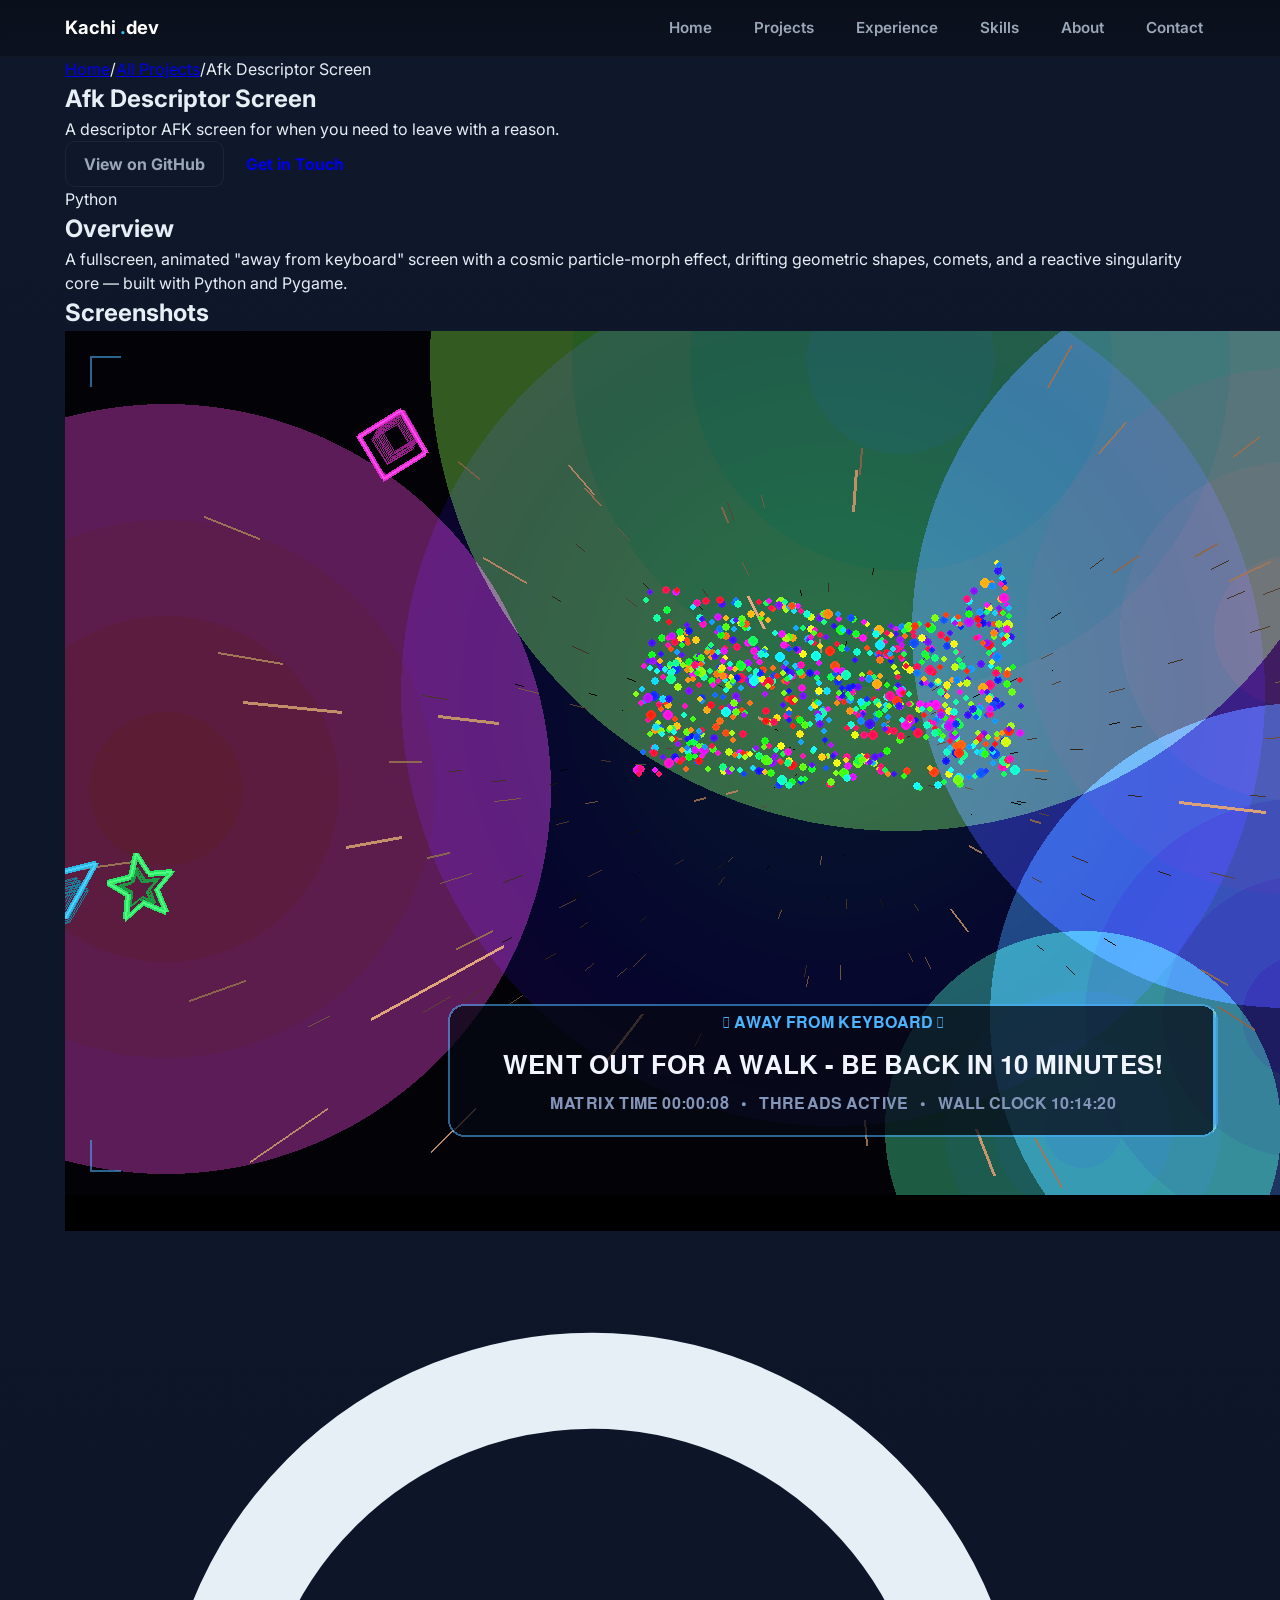
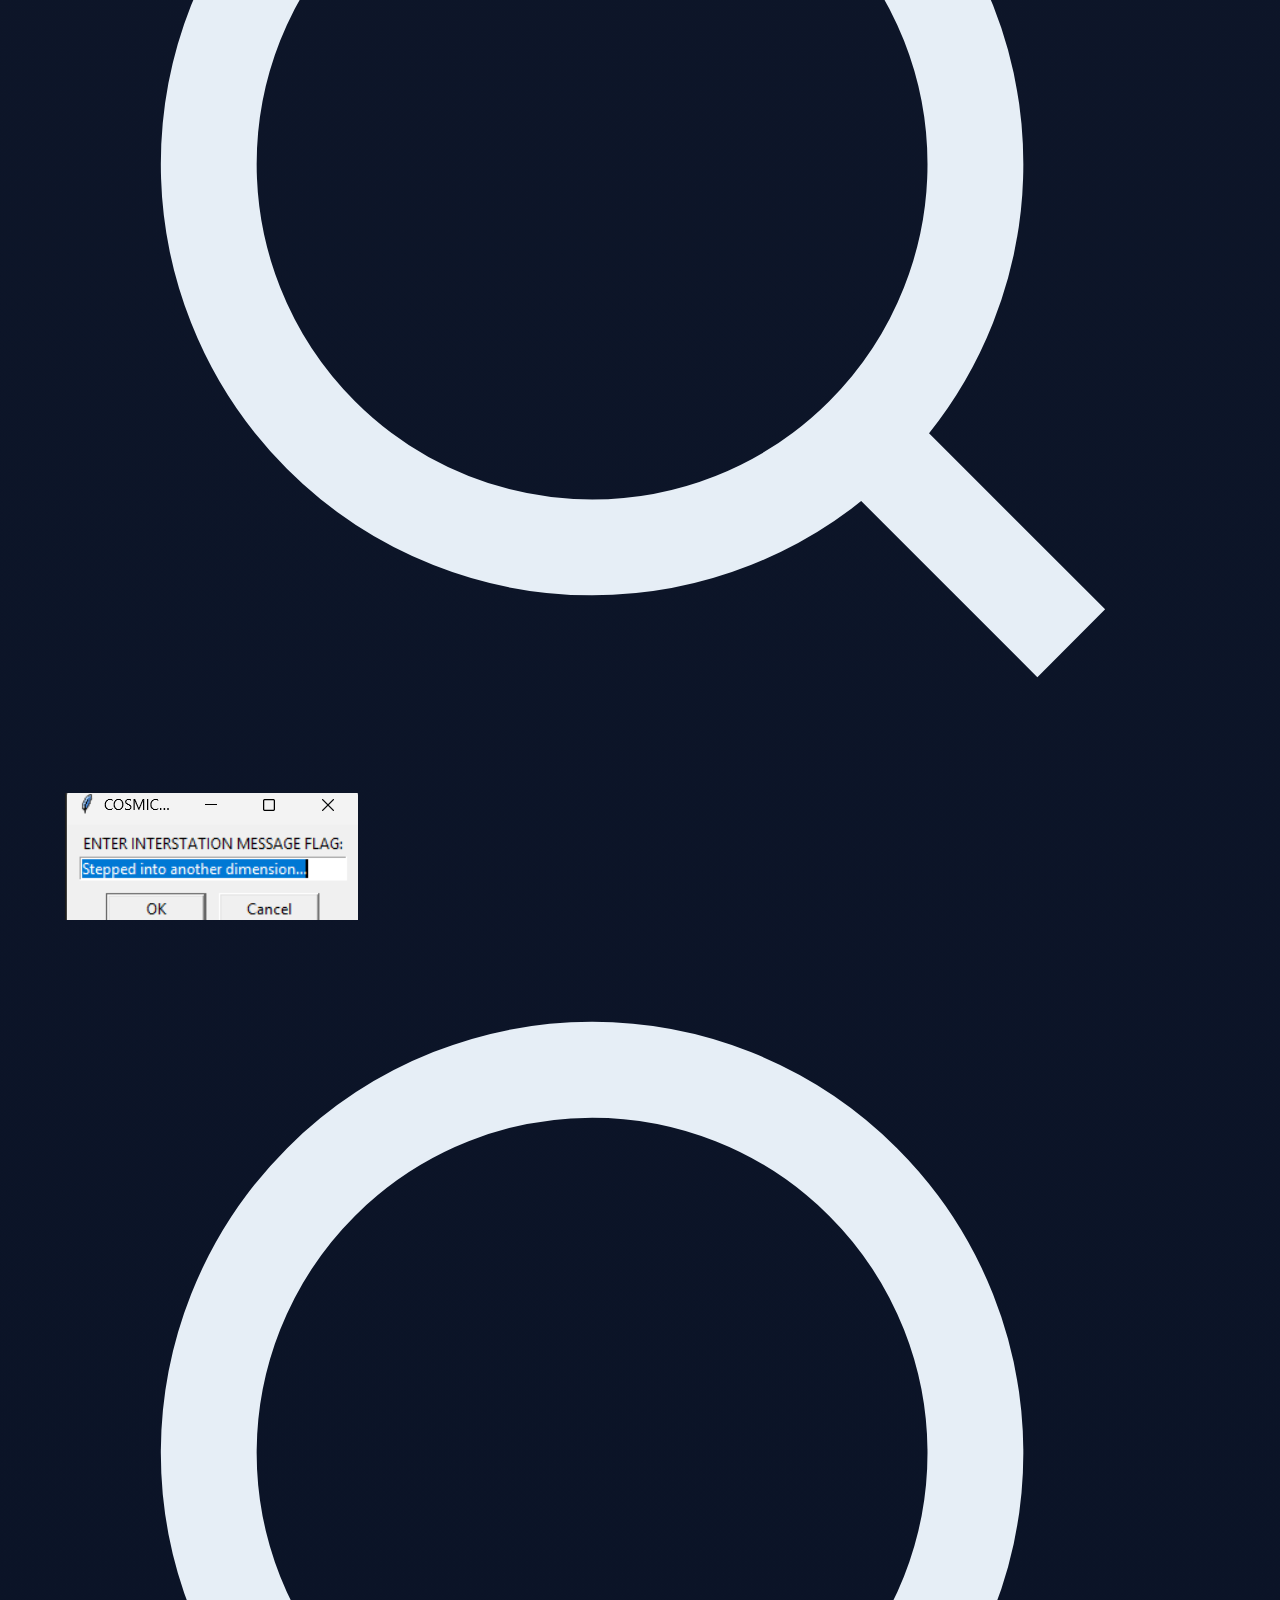
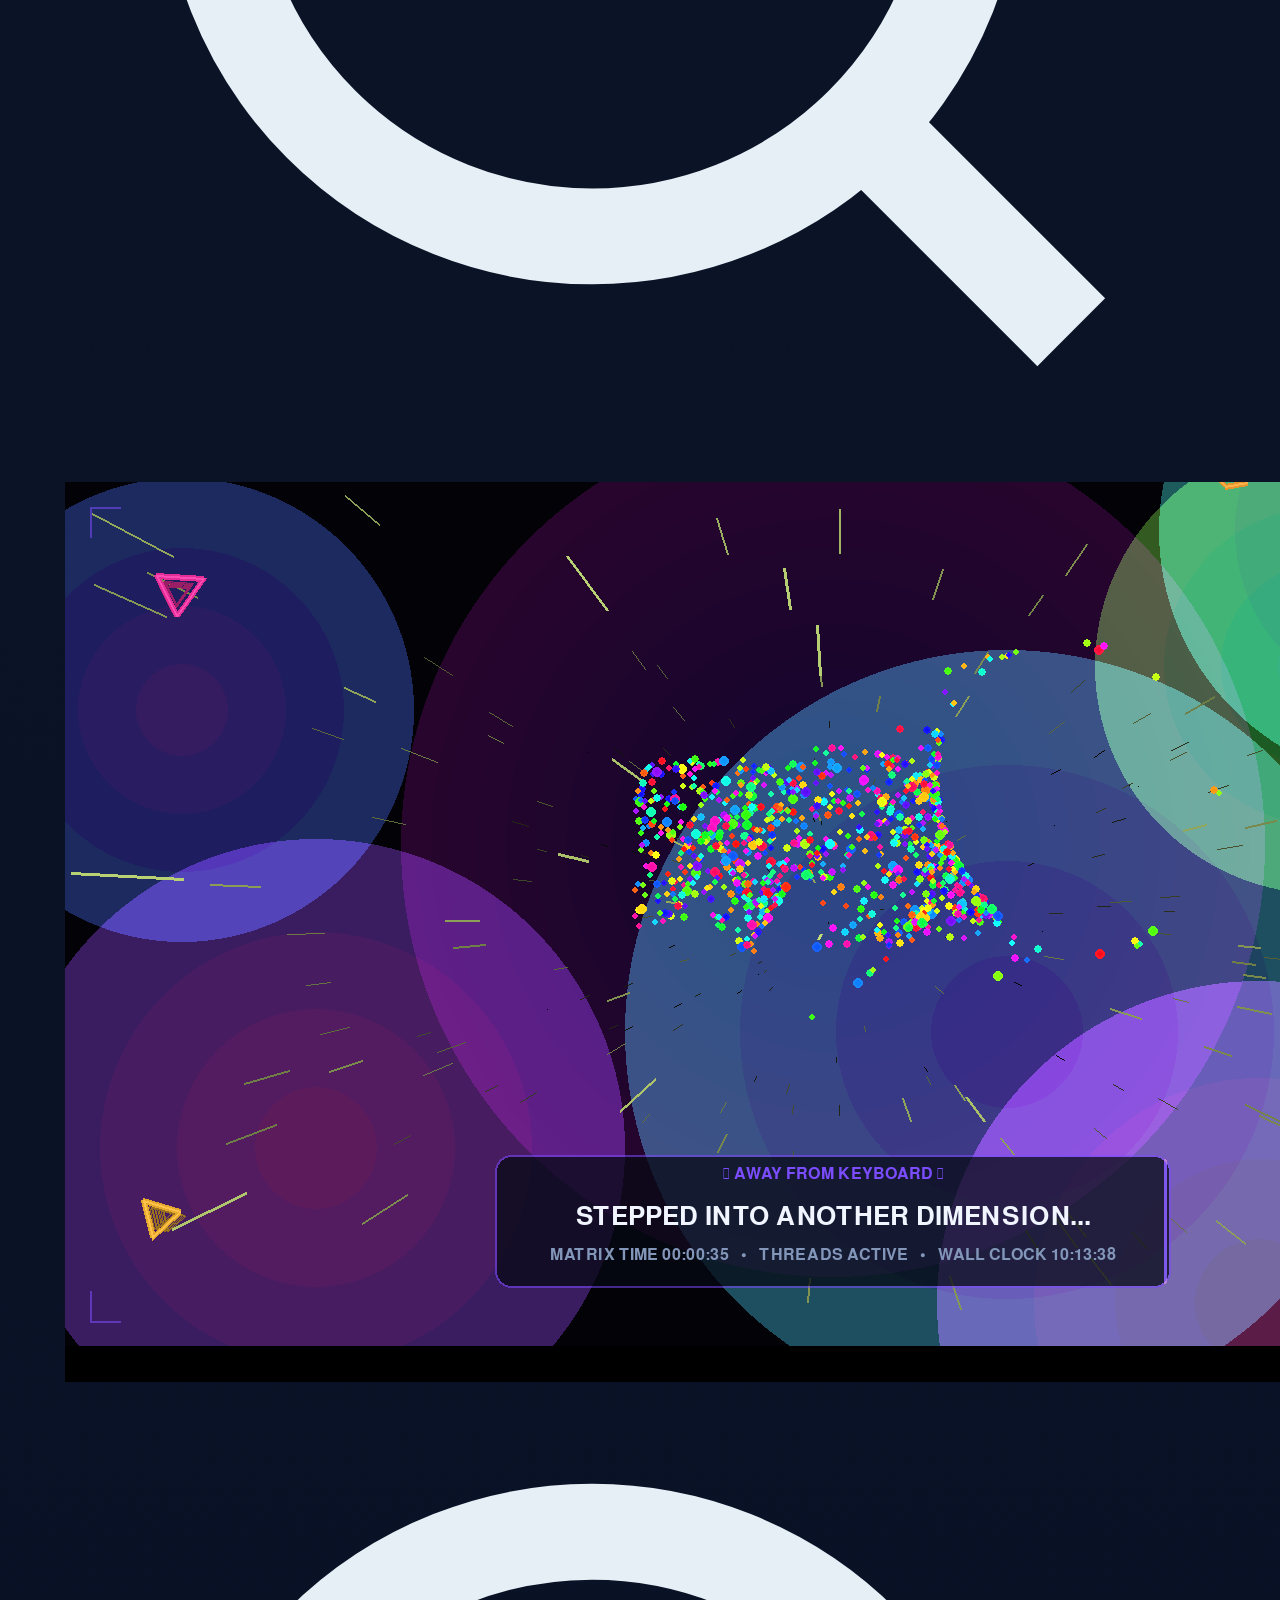
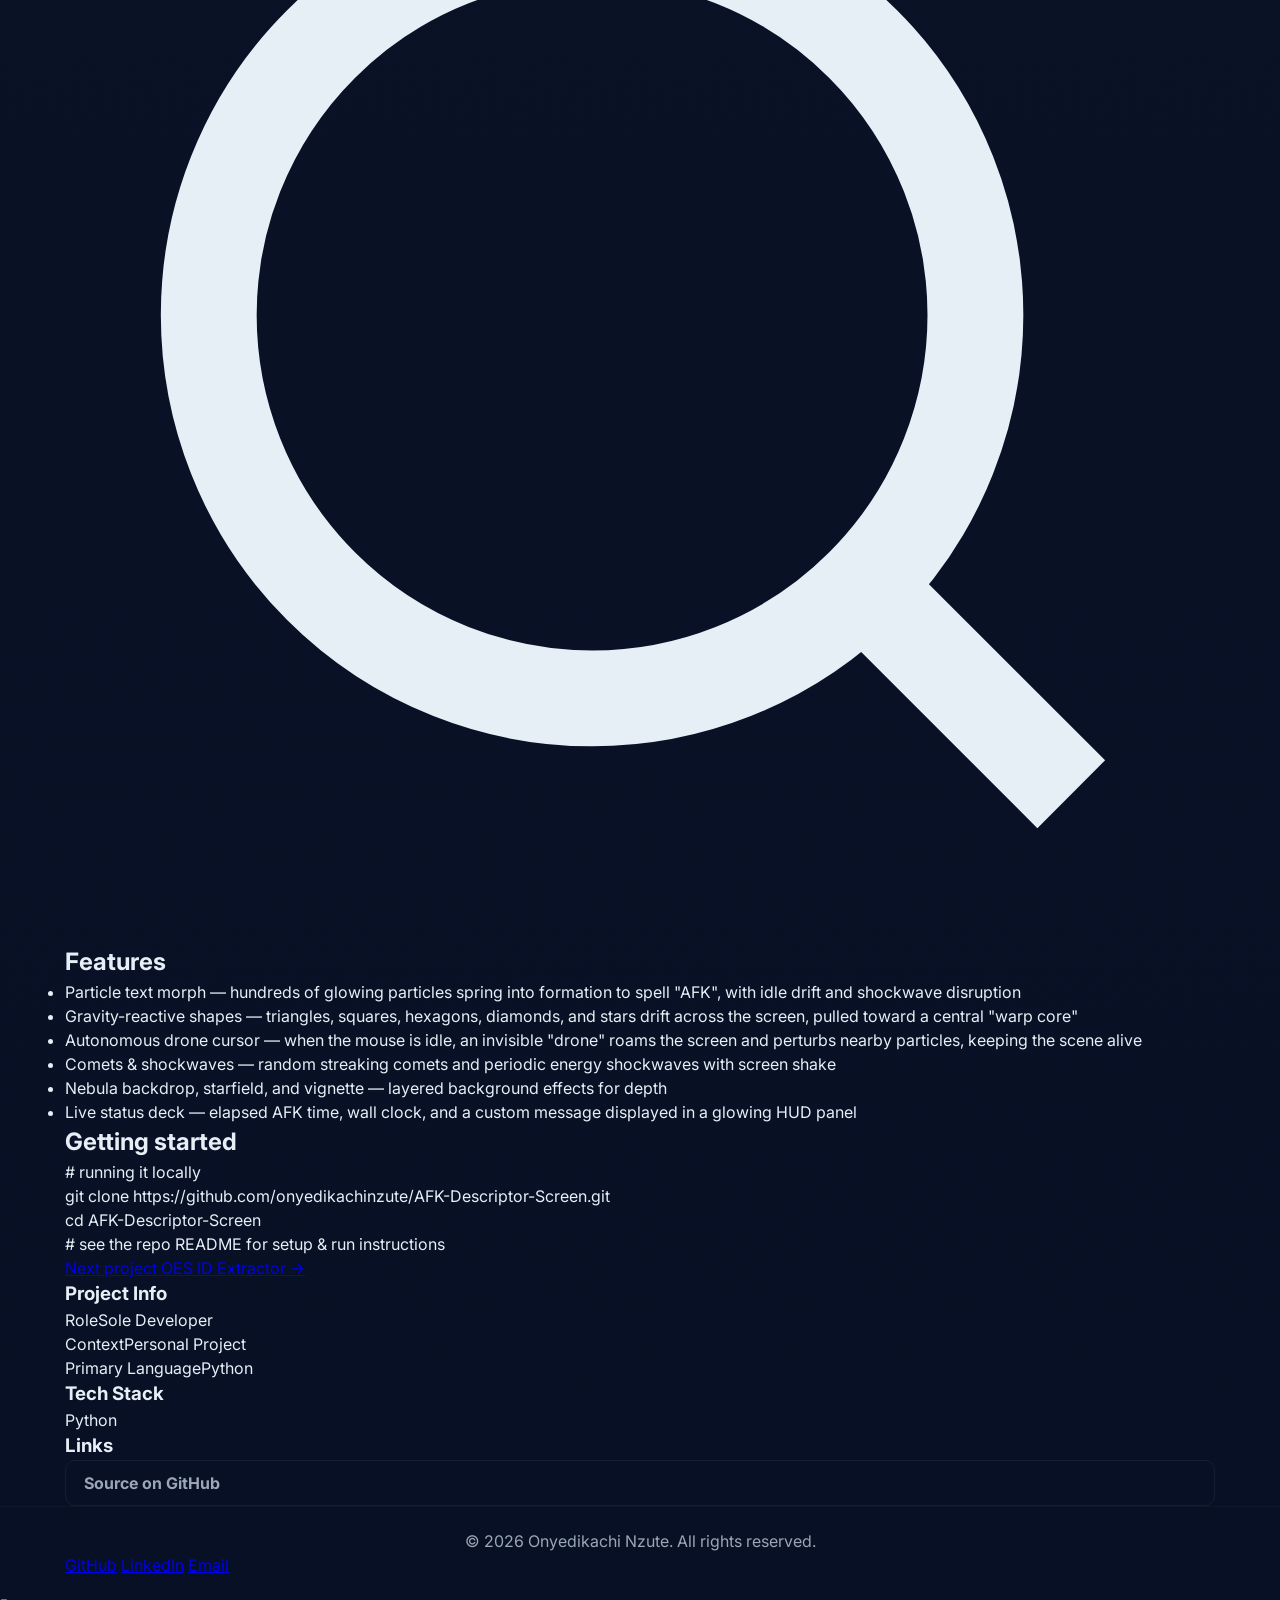
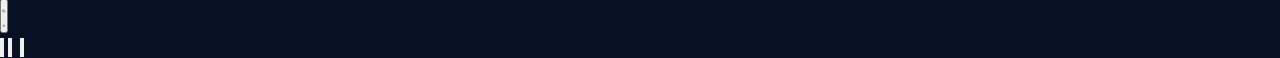
==== projects/afk-descriptor-screen.html @ af319c6f "Added Afk Descriptor Project" ====
<!DOCTYPE html>
<html lang="en">
<head>
<meta charset="utf-8" />
<meta name="viewport" content="width=device-width, initial-scale=1" />
<title>Afk Descriptor Screen — Case Study | Kachi Nzute</title>
<meta name="description" content="A fullscreen, animated "away from keyboard" screen with a cosmic particle-morph effect, drifting geometric shapes, comets, and a reactive singularity core — built with Python and Pygame." />
<link rel="canonical" href="https://onyedikachinzute.github.io/projects/afk-descriptor-screen.html" />
<meta property="og:type" content="article" />
<meta property="og:title" content="Afk Descriptor Screen — Case Study | Kachi Nzute" />
<meta property="og:description" content="A fullscreen, animated "away from keyboard" screen with a cosmic particle-morph effect, drifting geometric shapes, comets, and a reactive singularity core — built with Python and Pygame." />
<meta property="og:url" content="https://onyedikachinzute.github.io/projects/afk-descriptor-screen.html" />
<meta property="og:image" content="https://onyedikachinzute.github.io/images/kachi.jpg" />
<meta name="twitter:card" content="summary_large_image" />
<meta name="twitter:title" content="Afk Descriptor Screen — Case Study | Kachi Nzute" />
<meta name="twitter:description" content="A fullscreen, animated "away from keyboard" screen with a cosmic particle-morph effect, drifting geometric shapes, comets, and a reactive singularity core — built with Python and Pygame." />
<meta name="twitter:image" content="https://onyedikachinzute.github.io/images/kachi.jpg" />
<link rel="preconnect" href="https://fonts.googleapis.com">
<link rel="preconnect" href="https://fonts.gstatic.com" crossorigin>
<link href="https://fonts.googleapis.com/css2?family=Space+Grotesk:wght@500;700&family=Inter:wght@400;500;600;700&family=JetBrains+Mono:wght@400;500;700&display=swap" rel="stylesheet">
<link rel="stylesheet" href="../style.css" />
<link rel="icon" type="image/x-icon" href="../Kachi.ico">
<script>
  (function(){
    try {
      var saved = localStorage.getItem('theme');
      if (saved === 'light') document.documentElement.setAttribute('data-theme', 'light');
    } catch(e){}
  })();
</script>
<script defer src="../script.js"></script>
</head>
<body>
<div class="scan-noise" aria-hidden="true"></div>

<header class="site-header" id="siteHeader">
  <nav class="nav container">
    <a class="brand" href="../index.html#home">Kachi<span class="dot">.</span><span class="brand-tag">dev</span></a>
    <button id="hamburger" class="hamburger" aria-label="Open menu" aria-expanded="false">
      <span class="ham-line"></span><span class="ham-line"></span><span class="ham-line"></span>
    </button>
    <ul class="nav-list" id="navList">
      <li><a href="../index.html#home" class="nav-link">Home</a></li>
      <li><a href="../index.html#work" class="nav-link">Projects</a></li>
      <li><a href="../index.html#experience" class="nav-link">Experience</a></li>
      <li><a href="../index.html#skills" class="nav-link">Skills</a></li>
      <li><a href="../index.html#about" class="nav-link">About</a></li>
      <li><a href="../index.html#contact" class="nav-link">Contact</a></li>
    </ul>
  </nav>
</header>

<main>
  <section class="detail-hero container">
    <div class="breadcrumb">
      <a href="../index.html">Home</a><span>/</span><a href="../index.html#all-projects">All Projects</a><span>/</span><span>Afk Descriptor Screen</span>
    </div>

    <div class="detail-head">
      <div>
        <h1 class="detail-title">Afk Descriptor Screen</h1>
        <p class="detail-subtitle mono">A descriptor AFK screen for when you need to leave with a reason.</p>
      </div>
      <div class="detail-actions">
        <a class="btn ghost" href="https://github.com/onyedikachinzute/AFK-Descriptor-Screen" target="_blank" rel="noopener">View on GitHub</a>
        <a class="btn primary" href="../index.html#contact">Get in Touch</a>
      </div>
    </div>

    <div class="detail-tags">
      <span>Python</span>
    </div>
  </section>

  <section class=
  "detail-body container">
    <div class="detail-main">
      <h2>Overview</h2>
      <p>A fullscreen, animated "away from keyboard" screen with a cosmic particle-morph effect, drifting geometric shapes, comets, and a reactive singularity core — built with Python and Pygame.</p>

      <div class="shot-section">
        <h2>Screenshots</h2>
        <div class="shot-gallery empty" data-shots='["screenshots/afk-descriptor-screen/01.", "screenshots/afk-descriptor-screen/02", "screenshots/afk-descriptor-screen/03", "screenshots/afk-descriptor-screen/04"]'></div>
      </div>

      <h2>Features</h2>
      <ul>
        <li>Particle text morph — hundreds of glowing particles spring into formation to spell "AFK", with idle drift and shockwave disruption</li>
        <li>Gravity-reactive shapes — triangles, squares, hexagons, diamonds, and stars drift across the screen, pulled toward a central "warp core"</li>
        <li>Autonomous drone cursor — when the mouse is idle, an invisible "drone" roams the screen and perturbs nearby particles, keeping the scene alive</li>
        <li>Comets & shockwaves — random streaking comets and periodic energy shockwaves with screen shake</li>
        <li>Nebula backdrop, starfield, and vignette — layered background effects for depth</li>
        <li>Live status deck — elapsed AFK time, wall clock, and a custom message displayed in a glowing HUD panel</li>
      </ul>

      <h2>Getting started</h2>
      <div class="code-block">
<span class="cm"># running it locally</span><br>
git clone https://github.com/onyedikachinzute/AFK-Descriptor-Screen.git<br>
cd AFK-Descriptor-Screen<br>
<span class="cm"># see the repo README for setup &amp; run instructions</span>
      </div>

      <a class="next-project" href="oes-id-extractor.html">
        <div>
          <span class="np-label">Next project</span>
          <span class="np-name">OES ID Extractor →</span>
        </div>
      </a>
    </div>

    <aside class="detail-side">
      <div class="side-card">
        <h3>Project Info</h3>
        <div class="side-row"><span class="k">Role</span><span class="v">Sole Developer</span></div>
        <div class="side-row"><span class="k">Context</span><span class="v">Personal Project</span></div>
        <div class="side-row"><span class="k">Primary Language</span><span class="v">Python</span></div>
      </div>
      <div class="side-card">
        <h3>Tech Stack</h3>
        <div class="side-stack">
          <span>Python</span>
        </div>
      </div>
      <div class="side-card">
        <h3>Links</h3>
        <div class="side-stack">
          <a class="btn ghost small" style="width:100%; justify-content:center;" href="https://github.com/onyedikachinzute/AFK-Descriptor-Screen" target="_blank" rel="noopener">Source on GitHub</a>
        </div>
      </div>
    </aside>
  </section>

  <footer class="site-footer">
    <div class="container footer-row">
      <p>© <span id="yr"></span> Onyedikachi Nzute. All rights reserved.</p>
      <div class="footer-links">
        <a href="https://github.com/onyedikachinzute/" target="_blank">GitHub</a>
        <a href="https://ng.linkedin.com/in/onyedikachi-nzute-b30162331" target="_blank">LinkedIn</a>
        <a href="mailto:onyedikachinzute@gmail.com">Email</a>
      </div>
    </div>
  </footer>
</main>

<a href="#home" id="backToTop" class="back-to-top" aria-label="Back to top">↑</a>
<button id="themeToggle" class="theme-toggle" aria-label="Switch to light mode" type="button">
  <svg class="icon-moon" viewBox="0 0 24 24" fill="none" stroke="currentColor" stroke-width="2"><path d="M21 12.79A9 9 0 1 1 11.21 3 7 7 0 0 0 21 12.79z"/></svg>
  <svg class="icon-sun" viewBox="0 0 24 24" fill="none" stroke="currentColor" stroke-width="2"><circle cx="12" cy="12" r="4"/><path d="M12 2v2M12 20v2M4.9 4.9l1.4 1.4M17.7 17.7l1.4 1.4M2 12h2M20 12h2M4.9 19.1l1.4-1.4M17.7 6.3l1.4-1.4"/></svg>
</button>
</body>
</html>
---- style.css ----
/* -------------------------
   Variables & light resets
   Cleaned and simplified
   ------------------------- */
:root{
  --bg: #0f172a;
  --header-height: 64px; /* adjust if your header height changes */
  --accent: #38bdf8;
  --muted: #9aa7b8;
  --container: 1150px;
  --glass: rgba(255,255,255,0.03);
  --card-radius: 12px;
}

* { box-sizing: border-box; margin: 0; padding: 0; }
html { scroll-padding-top: calc(var(--header-height) + 8px); scroll-behavior: smooth; }
body {
  min-height: 100vh;
  font-family: Inter, system-ui, -apple-system, "Segoe UI", Roboto, "Helvetica Neue", Arial;
  background: linear-gradient(180deg, var(--bg), #071024);
  color: #e6eef6;
  -webkit-font-smoothing: antialiased;
  line-height: 1.5;
}

/* container */
.container { width: calc(100% - 32px); max-width: var(--container); margin: 0 auto; }

/* -------------------------
   Header / nav
   ------------------------- */
.site-header {
  position: sticky;
  top: 0;
  z-index: 2000;
  backdrop-filter: blur(6px);
  background: linear-gradient(180deg, rgba(10,15,25,0.90), rgba(10,15,25,0.60));
  border-bottom: 1px solid rgba(255,255,255,0.03);
  transition: transform .35s ease, box-shadow .25s ease;
}

/* header hidden when scrolling down */
.site-header.hide { transform: translateY(-100%); }

.nav {
  display: flex;
  align-items: center;
  justify-content: space-between;
  padding: 14px 0;
}

/* brand */
.brand { font-weight: 700; font-size: 1.15rem; color: #fff; text-decoration: none; }
.brand .dot { color: var(--accent); margin-left: 4px; }

/* nav list (desktop) */
.nav-list { list-style: none; display: flex; gap: 18px; align-items: center; }
.nav-link {
  color: var(--muted); text-decoration: none; padding: 8px 12px; border-radius: 8px;
  transition: color .2s, transform .18s;
  font-weight: 600; font-size: .95rem;
}
.nav-link:hover { color: #fff; transform: translateY(-3px); }
.nav-link.active { color: var(--accent); background: rgba(56,189,248,0.06); }

/* hamburger (mobile) */
.hamburger { display: none; background: none; border: 0; cursor: pointer; padding: 6px; }
.hamburger .ham-line { display: block; width: 22px; height: 2px; background: var(--accent); margin: 4px 0; border-radius: 2px; }

/* -------------------------
   HERO (split layout)
   ------------------------- */
.hero {
  display: grid;
  grid-template-columns: 1fr 1fr;
  gap: 1rem;
  padding: 48px 0;
  min-height: calc(100vh - var(--header-height));
  align-items: stretch;
}

/* left column */
.hero-left { display: flex; align-items: center; }
.intro { max-width: 680px; padding: 48px 18px; animation: enterUp .6s ease both; }
.lead { color: var(--accent); font-weight: 700; margin-bottom: 8px; }
.hero-title { font-size: 2.2rem; margin: 8px 0; color: #fff; }
.hero-desc { color: var(--muted); margin: 12px 0 18px; line-height: 1.6; }

/* CTAs */
.hero-cta { display: flex; gap: 12px; }
.btn {
  display: inline-block; padding: 10px 18px; border-radius: 10px; font-weight: 700; text-decoration: none;
  transition: transform .18s, box-shadow .18s;
}
.hire-me {
  background: linear-gradient(90deg, var(--accent), #0ea5e9); color: #021025; border: 0;
  box-shadow: 0 8px 22px rgba(56,189,248,0.12);
}
.hire-me:hover { transform: translateY(-4px); box-shadow: 0 14px 36px rgba(56,189,248,0.14); }
.btn.ghost { background: transparent; border: 1px solid rgba(255,255,255,0.06); color: var(--muted); }
.btn.ghost:hover { color: #fff; transform: translateY(-3px); }

/* right column (photo) */
.hero-right {
  position: relative; display: flex; align-items: center; justify-content: center; overflow: hidden;
  background: linear-gradient(180deg, rgba(255,255,255,0.02), rgba(255,255,255,0.00));
}
.profile-photo {
  width: 100%; height: 100%; max-width: 760px; max-height: 720px; object-fit: cover; display:block;
  transform: scale(1.02); opacity: 0; animation: photoEnter .8s .15s forwards; border-radius: 6px;
  box-shadow: 0 30px 80px rgba(2,6,23,0.6);
}
.photo-overlay { position: absolute; inset: 0; pointer-events: none; background: linear-gradient(180deg, rgba(2,6,23,0.0), rgba(2,6,23,0.35)); }

/* -------------------------
   Sections
   ------------------------- */
.section { padding: 72px 0; }
.section-title { font-size: 1.6rem; color: #fff; margin-bottom: 6px; }
.section-sub { color: var(--muted); margin-bottom: 18px; }

.grid { display: grid; grid-template-columns: repeat(3, 1fr); gap: 18px; }

.grid a {
  color: inherit;
  text-decoration: none;
  transition: color 0.3s ease, text-shadow 0.3s ease, transform 0.3s ease;
}

.grid a:hover{
  color: var(--accent);
  transform: translateY(-3px);
  text-shadow: 0 0 12px rgba(56, 189, 248, 0.8)
}

.card {
  background: linear-gradient(180deg, rgba(255,255,255,0.02), rgba(255,255,255,0.01));
  border: 1px solid rgba(255,255,255,0.03);
  padding: 18px; border-radius: var(--card-radius);
  transition: transform .22s, box-shadow .22s;
}
.card:hover { transform: translateY(-8px); box-shadow: 0 20px 50px rgba(2,6,23,0.6); }
.section.alt { background: linear-gradient(180deg, rgba(255,255,255,0.01), rgba(255,255,255,0.00)); }

/* about grid */
.about-grid { display: grid; grid-template-columns: 1fr 1fr; gap: 18px; color: var(--muted); }

/* contact form - left aligned and constrained */
.contact-form {
  width: 100%;
  max-width: 720px; /* left-aligned width */
  margin: 18px 0 0 0;
  display: flex; flex-direction: column; gap: 12px;
}
.form-row { display: flex; gap: 12px; }
.form-row input, textarea, input[type="text"], input[type="email"] {
  background: var(--glass); border: 1px solid rgba(255,255,255,0.04); padding: 12px; border-radius: 10px; color: #fff; width: 100%;
}
.form-actions { display: flex; gap: 12px; align-items: center; }

/* contact links below form */
/* ---- Contact links with glowing hover ---- */
.contact-links {
  display: flex;
  gap: 18px;
  justify-content: flex-start;
  margin-top: 18px;
}

.contact-links .link {
  display: inline-flex;
  align-items: center;
  gap: 8px;
  color: var(--muted);
  text-decoration: none;
  font-weight: 600;
  transition: color 0.3s ease, text-shadow 0.3s ease, transform 0.3s ease;
}

.contact-links .link i {
  font-size: 1.3rem;
  transition: color 0.3s ease, text-shadow 0.3s ease;
}

/* Glow effect on hover */
.contact-links .link:hover {
  color: var(--accent);
  transform: translateY(-3px);
  text-shadow: 0 0 8px rgba(56, 189, 248, 0.7);
}

.contact-links .link:hover i {
  color: var(--accent);
  text-shadow: 0 0 12px rgba(56, 189, 248, 0.8);
}

/* footer */
.site-footer { padding: 22px 0; background: transparent; border-top: 1px solid rgba(255,255,255,0.03); }
.site-footer p { color: var(--muted); text-align: center; }

/* -------------------------
   Back-to-top button (fixed bottom-left)
   ------------------------- */
.back-to-top {
  position: fixed;
  left: 20px;
  bottom: 20px;
  z-index: 3000;
  width: 48px;
  height: 48px;
  border-radius: 50%;
  display: inline-flex; align-items: center; justify-content: center;
  background: var(--accent);
  color: #021025;
  text-decoration: none;
  font-weight: 700;
  box-shadow: 0 6px 18px rgba(56,189,248,0.25);
  opacity: 0; pointer-events: none; transform: translateY(6px);
  transition: opacity .28s ease, transform .28s ease;
}
.back-to-top.show { opacity: 1; pointer-events: auto; transform: translateY(0); }
.back-to-top:hover { transform: translateY(-4px); background: #0ea5e9; }

/* -------------------------
   Responsive rules (mobile)
   ------------------------- */
@media (max-width: 980px) {
  .hero { grid-template-columns: 1fr; gap: 18px; padding: 28px 0; min-height: 80vh; }
  .hero-right { order: -1; padding-top: 18px; }
  .profile-photo { max-width: 420px; border-radius: 14px; }
  .grid { grid-template-columns: repeat(2, 1fr); }
  .about-grid { grid-template-columns: 1fr; }
}

@media (max-width: 768px) {
  /* mobile nav becomes bottom sliding menu */
  .hamburger {
    display: block;
    z-index: 3001;
    background: none;
    border: none;
    cursor: pointer;
  }

  .site-header {
    position: fixed;
    top: 0;
    left: 0; right: 0;
    z-index: 3000;
    background: rgba(10, 15, 25, 0.95);
    backdrop-filter: blur(6px);
  }

  .nav {
    padding: 12px 20px
  }

  .nav-list {
    position: fixed;
    top: var(--header-height);
    left: 0;
    right: 0;
    background: #071023;
    flex-direction: column;
    align-items: flex-start;
    padding: 20px;
    gap: 14px;
    transform: translateY(-120%);
    transition: transform 0.3s ease;
    border-top: 1px solid rgba(255, 255, 255, 0.08);
    z-index: 2999;
  }
  .nav-list.open { transform: translateY(0); }
  
  /* Style each link */
  .nav-link {
    display: block;
    width: 100%;
    padding: 10px 0;
    font-size: 1rem;
    color: var(--muted);
  }

    .nav-link:hover {
    color: #fff;
    background: rgba(255, 255, 255, 0.03);
  }
  .container { width: calc(100% - 28px); }
  .grid { grid-template-columns: 1fr; }

  .hero {
    grid-template-columns: 1fr;
    min-height: 80vh;
    padding-top: calc(var(--header-height) + 20px);
  }

  .hero-right {
  order: -1;
  padding-top: 18px;
}

  .hero-title { font-size: 1.5rem; }
  .hero-desc { font-size: .98rem; }
  .btn { padding: 10px 16px; }
  .intro { padding: 12px 10px; }

  .back-to-top {
  bottom: 80px;
  }
}

/* Slight entrance animations */
@keyframes enterUp { from { opacity: 0; transform: translateY(12px); } to { opacity: 1; transform: translateY(0); } }
@keyframes photoEnter { from { opacity: 0; transform: scale(1.05) translateY(30px); } to { opacity: 1; transform: scale(1.02) translateY(6px); } }

/* Scroll reveal animation styles */
.section, .hero-left, .hero-right, .card {
  opacity: 0;
  transform: translateY(40px);
  transition: opacity 0.8s ease, transform 0.8s ease;
}

.section.visible, .hero-left.visible, .hero-right.visible, .card.visible {
  opacity: 1;
  transform: translateY(0);
}
/* -------------------------
   END OF STYLE.CSS
   ------------------------- */
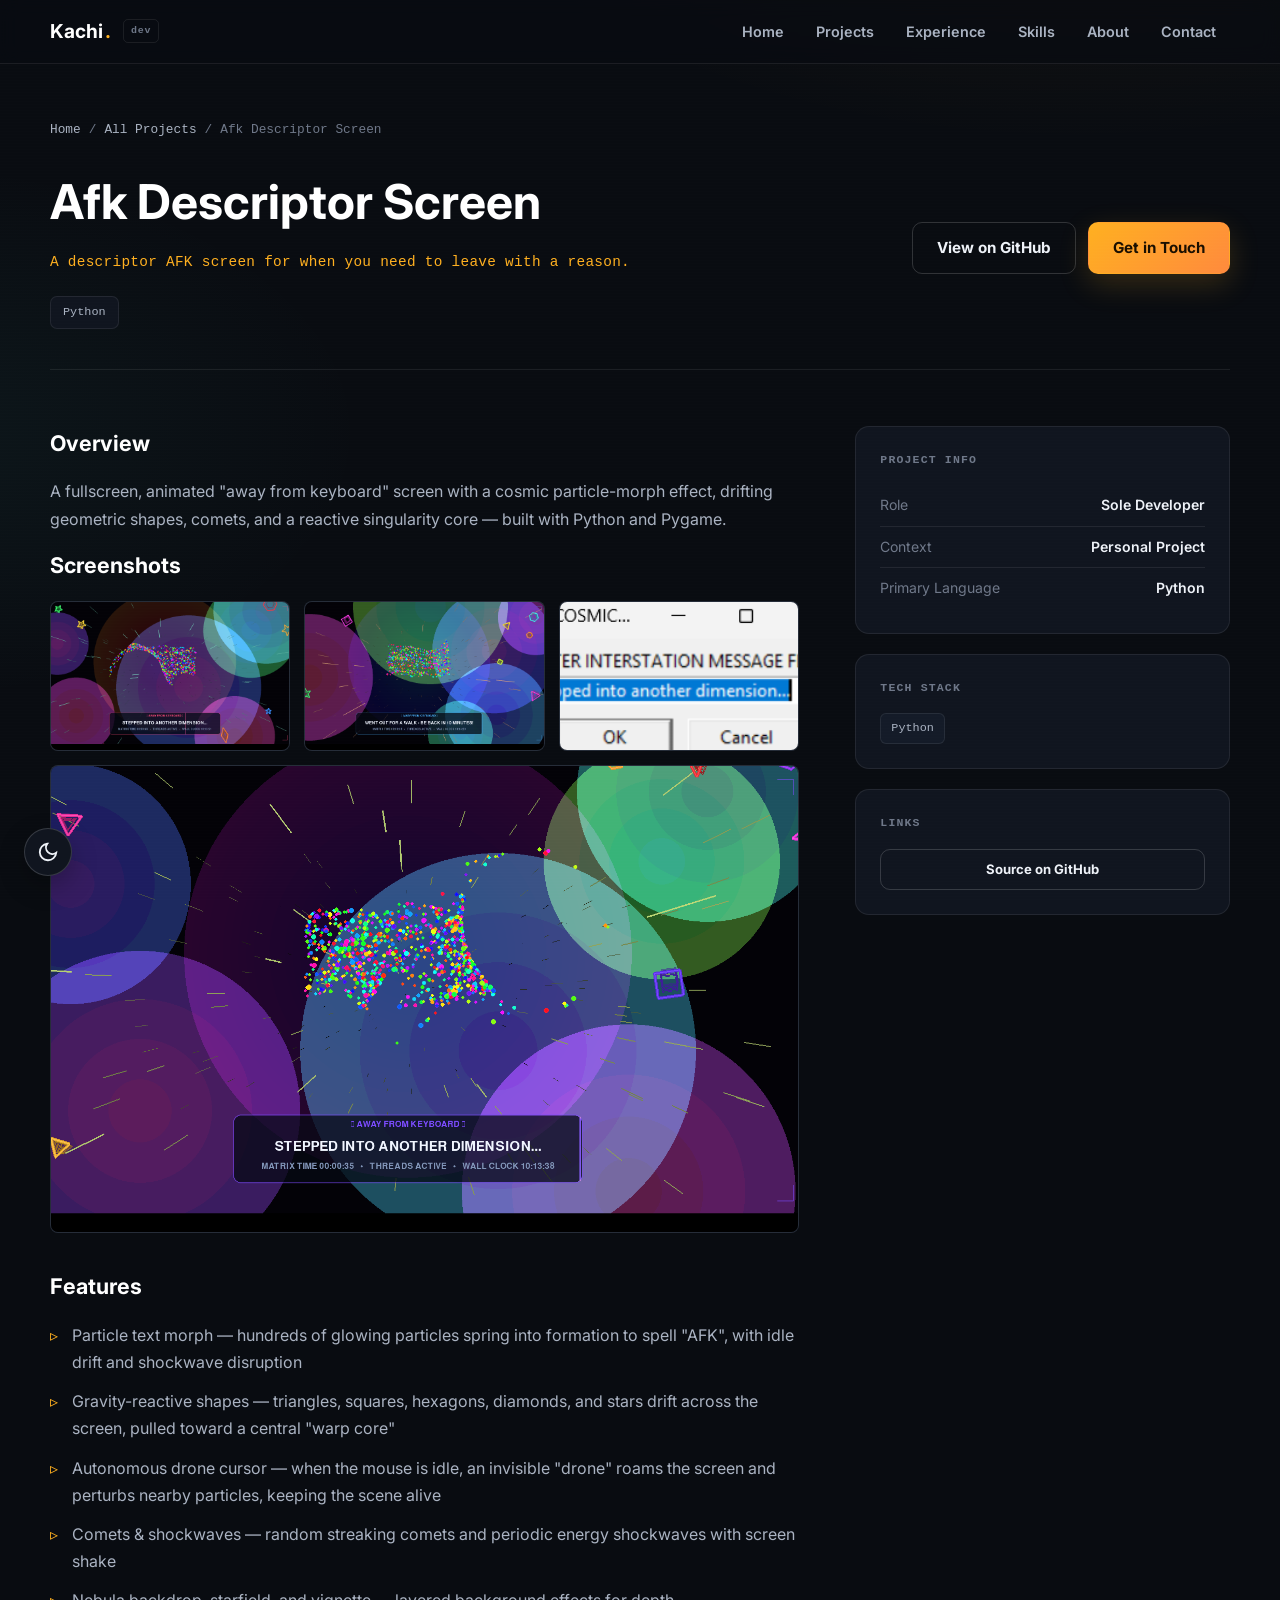
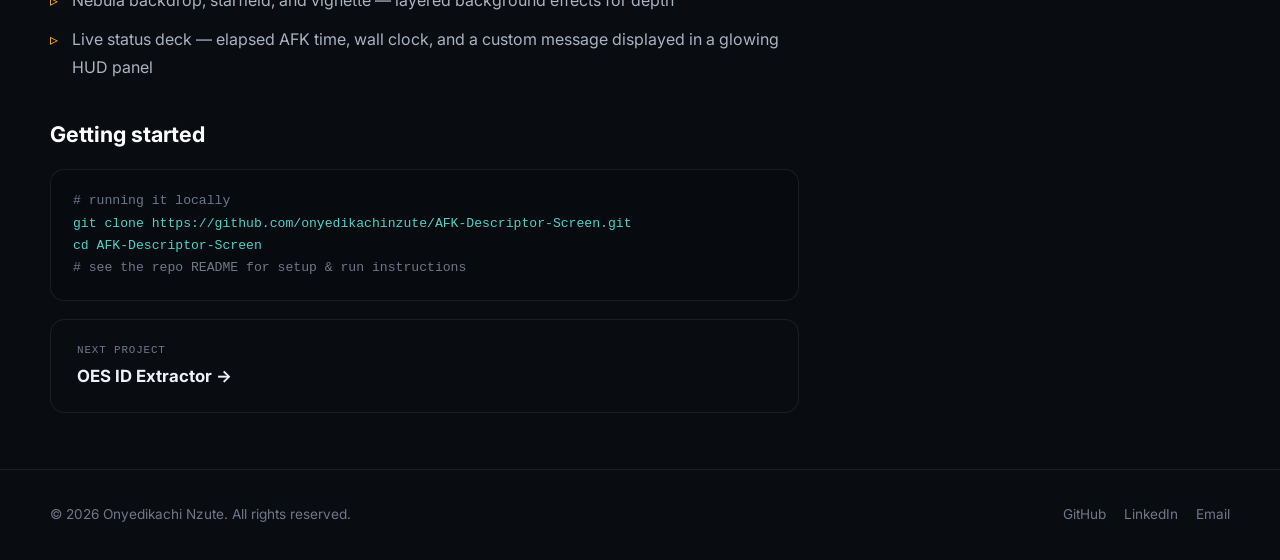
==== commit 02b39bc7: "Refactor code structure for improved readability and maintainability" ====
--- a/projects/afk-descriptor-screen.html
+++ b/projects/afk-descriptor-screen.html
@@ -80,7 +80,7 @@
 
       <div class="shot-section">
         <h2>Screenshots</h2>
-        <div class="shot-gallery empty" data-shots='["screenshots/afk-descriptor-screen/01.", "screenshots/afk-descriptor-screen/02", "screenshots/afk-descriptor-screen/03", "screenshots/afk-descriptor-screen/04"]'></div>
+        <div class="shot-gallery empty" data-shots='["screenshots/afk-descriptor-screen/01", "screenshots/afk-descriptor-screen/02", "screenshots/afk-descriptor-screen/03", "screenshots/afk-descriptor-screen/04"]'></div>
       </div>
 
       <h2>Features</h2>
--- a/style.css
+++ b/style.css
@@ -1,329 +1,873 @@
-/* -------------------------
-   Variables & light resets
-   Cleaned and simplified
-   ------------------------- */
+/* ==========================================================================
+   TOKENS
+   Design language: "machine vision / detection HUD"
+   Grounded in the subject: a CV/backend developer whose flagship project
+   is a computer-vision extraction pipeline. Corner brackets, scanlines,
+   coordinate readouts and mono data-labels borrow the visual grammar of
+   an object-detection viewfinder.
+   ========================================================================== */
 :root{
-  --bg: #0f172a;
-  --header-height: 64px; /* adjust if your header height changes */
-  --accent: #38bdf8;
-  --muted: #9aa7b8;
-  --container: 1150px;
-  --glass: rgba(255,255,255,0.03);
-  --card-radius: 12px;
-}
-
-* { box-sizing: border-box; margin: 0; padding: 0; }
-html { scroll-padding-top: calc(var(--header-height) + 8px); scroll-behavior: smooth; }
-body {
-  min-height: 100vh;
-  font-family: Inter, system-ui, -apple-system, "Segoe UI", Roboto, "Helvetica Neue", Arial;
-  background: linear-gradient(180deg, var(--bg), #071024);
-  color: #e6eef6;
-  -webkit-font-smoothing: antialiased;
-  line-height: 1.5;
-}
-
-/* container */
-.container { width: calc(100% - 32px); max-width: var(--container); margin: 0 auto; }
-
-/* -------------------------
-   Header / nav
-   ------------------------- */
-.site-header {
-  position: sticky;
-  top: 0;
-  z-index: 2000;
-  backdrop-filter: blur(6px);
-  background: linear-gradient(180deg, rgba(10,15,25,0.90), rgba(10,15,25,0.60));
-  border-bottom: 1px solid rgba(255,255,255,0.03);
-  transition: transform .35s ease, box-shadow .25s ease;
-}
-
-/* header hidden when scrolling down */
-.site-header.hide { transform: translateY(-100%); }
-
-.nav {
-  display: flex;
-  align-items: center;
-  justify-content: space-between;
-  padding: 14px 0;
-}
-
-/* brand */
-.brand { font-weight: 700; font-size: 1.15rem; color: #fff; text-decoration: none; }
-.brand .dot { color: var(--accent); margin-left: 4px; }
-
-/* nav list (desktop) */
-.nav-list { list-style: none; display: flex; gap: 18px; align-items: center; }
-.nav-link {
-  color: var(--muted); text-decoration: none; padding: 8px 12px; border-radius: 8px;
-  transition: color .2s, transform .18s;
-  font-weight: 600; font-size: .95rem;
-}
-.nav-link:hover { color: #fff; transform: translateY(-3px); }
-.nav-link.active { color: var(--accent); background: rgba(56,189,248,0.06); }
-
-/* hamburger (mobile) */
-.hamburger { display: none; background: none; border: 0; cursor: pointer; padding: 6px; }
-.hamburger .ham-line { display: block; width: 22px; height: 2px; background: var(--accent); margin: 4px 0; border-radius: 2px; }
-
-/* -------------------------
-   HERO (split layout)
-   ------------------------- */
-.hero {
-  display: grid;
-  grid-template-columns: 1fr 1fr;
-  gap: 1rem;
-  padding: 48px 0;
-  min-height: calc(100vh - var(--header-height));
-  align-items: stretch;
-}
-
-/* left column */
-.hero-left { display: flex; align-items: center; }
-.intro { max-width: 680px; padding: 48px 18px; animation: enterUp .6s ease both; }
-.lead { color: var(--accent); font-weight: 700; margin-bottom: 8px; }
-.hero-title { font-size: 2.2rem; margin: 8px 0; color: #fff; }
-.hero-desc { color: var(--muted); margin: 12px 0 18px; line-height: 1.6; }
-
-/* CTAs */
-.hero-cta { display: flex; gap: 12px; }
-.btn {
-  display: inline-block; padding: 10px 18px; border-radius: 10px; font-weight: 700; text-decoration: none;
-  transition: transform .18s, box-shadow .18s;
-}
-.hire-me {
-  background: linear-gradient(90deg, var(--accent), #0ea5e9); color: #021025; border: 0;
-  box-shadow: 0 8px 22px rgba(56,189,248,0.12);
-}
-.hire-me:hover { transform: translateY(-4px); box-shadow: 0 14px 36px rgba(56,189,248,0.14); }
-.btn.ghost { background: transparent; border: 1px solid rgba(255,255,255,0.06); color: var(--muted); }
-.btn.ghost:hover { color: #fff; transform: translateY(-3px); }
-
-/* right column (photo) */
-.hero-right {
-  position: relative; display: flex; align-items: center; justify-content: center; overflow: hidden;
-  background: linear-gradient(180deg, rgba(255,255,255,0.02), rgba(255,255,255,0.00));
-}
-.profile-photo {
-  width: 100%; height: 100%; max-width: 760px; max-height: 720px; object-fit: cover; display:block;
-  transform: scale(1.02); opacity: 0; animation: photoEnter .8s .15s forwards; border-radius: 6px;
-  box-shadow: 0 30px 80px rgba(2,6,23,0.6);
-}
-.photo-overlay { position: absolute; inset: 0; pointer-events: none; background: linear-gradient(180deg, rgba(2,6,23,0.0), rgba(2,6,23,0.35)); }
-
-/* -------------------------
-   Sections
-   ------------------------- */
-.section { padding: 72px 0; }
-.section-title { font-size: 1.6rem; color: #fff; margin-bottom: 6px; }
-.section-sub { color: var(--muted); margin-bottom: 18px; }
-
-.grid { display: grid; grid-template-columns: repeat(3, 1fr); gap: 18px; }
-
-.grid a {
-  color: inherit;
-  text-decoration: none;
-  transition: color 0.3s ease, text-shadow 0.3s ease, transform 0.3s ease;
-}
-
-.grid a:hover{
-  color: var(--accent);
-  transform: translateY(-3px);
-  text-shadow: 0 0 12px rgba(56, 189, 248, 0.8)
-}
-
-.card {
-  background: linear-gradient(180deg, rgba(255,255,255,0.02), rgba(255,255,255,0.01));
-  border: 1px solid rgba(255,255,255,0.03);
-  padding: 18px; border-radius: var(--card-radius);
-  transition: transform .22s, box-shadow .22s;
-}
-.card:hover { transform: translateY(-8px); box-shadow: 0 20px 50px rgba(2,6,23,0.6); }
-.section.alt { background: linear-gradient(180deg, rgba(255,255,255,0.01), rgba(255,255,255,0.00)); }
-
-/* about grid */
-.about-grid { display: grid; grid-template-columns: 1fr 1fr; gap: 18px; color: var(--muted); }
-
-/* contact form - left aligned and constrained */
-.contact-form {
-  width: 100%;
-  max-width: 720px; /* left-aligned width */
-  margin: 18px 0 0 0;
-  display: flex; flex-direction: column; gap: 12px;
-}
-.form-row { display: flex; gap: 12px; }
-.form-row input, textarea, input[type="text"], input[type="email"] {
-  background: var(--glass); border: 1px solid rgba(255,255,255,0.04); padding: 12px; border-radius: 10px; color: #fff; width: 100%;
-}
-.form-actions { display: flex; gap: 12px; align-items: center; }
-
-/* contact links below form */
-/* ---- Contact links with glowing hover ---- */
-.contact-links {
-  display: flex;
-  gap: 18px;
-  justify-content: flex-start;
-  margin-top: 18px;
-}
-
-.contact-links .link {
-  display: inline-flex;
-  align-items: center;
-  gap: 8px;
-  color: var(--muted);
-  text-decoration: none;
-  font-weight: 600;
-  transition: color 0.3s ease, text-shadow 0.3s ease, transform 0.3s ease;
-}
-
-.contact-links .link i {
-  font-size: 1.3rem;
-  transition: color 0.3s ease, text-shadow 0.3s ease;
-}
-
-/* Glow effect on hover */
-.contact-links .link:hover {
-  color: var(--accent);
-  transform: translateY(-3px);
-  text-shadow: 0 0 8px rgba(56, 189, 248, 0.7);
-}
-
-.contact-links .link:hover i {
-  color: var(--accent);
-  text-shadow: 0 0 12px rgba(56, 189, 248, 0.8);
-}
-
-/* footer */
-.site-footer { padding: 22px 0; background: transparent; border-top: 1px solid rgba(255,255,255,0.03); }
-.site-footer p { color: var(--muted); text-align: center; }
-
-/* -------------------------
-   Back-to-top button (fixed bottom-left)
-   ------------------------- */
-.back-to-top {
-  position: fixed;
-  left: 20px;
-  bottom: 20px;
-  z-index: 3000;
-  width: 48px;
-  height: 48px;
-  border-radius: 50%;
-  display: inline-flex; align-items: center; justify-content: center;
-  background: var(--accent);
-  color: #021025;
-  text-decoration: none;
-  font-weight: 700;
-  box-shadow: 0 6px 18px rgba(56,189,248,0.25);
-  opacity: 0; pointer-events: none; transform: translateY(6px);
-  transition: opacity .28s ease, transform .28s ease;
-}
-.back-to-top.show { opacity: 1; pointer-events: auto; transform: translateY(0); }
-.back-to-top:hover { transform: translateY(-4px); background: #0ea5e9; }
-
-/* -------------------------
-   Responsive rules (mobile)
-   ------------------------- */
-@media (max-width: 980px) {
-  .hero { grid-template-columns: 1fr; gap: 18px; padding: 28px 0; min-height: 80vh; }
-  .hero-right { order: -1; padding-top: 18px; }
-  .profile-photo { max-width: 420px; border-radius: 14px; }
-  .grid { grid-template-columns: repeat(2, 1fr); }
-  .about-grid { grid-template-columns: 1fr; }
-}
-
-@media (max-width: 768px) {
-  /* mobile nav becomes bottom sliding menu */
-  .hamburger {
-    display: block;
-    z-index: 3001;
-    background: none;
-    border: none;
-    cursor: pointer;
+  --bg:            #090c11;
+  --bg-1:          #0d1119;
+  --surface:       #10151f;
+  --surface-2:     #141b28;
+  --border:        rgba(255,255,255,0.08);
+  --border-strong: rgba(255,255,255,0.16);
+
+  --text:          #eef2f8;
+  --text-dim:      #aab3c2;
+  --muted:         #6f7889;
+
+  --accent:        #ffb020;   /* detection amber */
+  --accent-soft:   rgba(255,176,32,0.12);
+  --accent-2:      #4fd1c5;   /* confirm teal */
+  --accent-2-soft: rgba(79,209,197,0.12);
+  --danger:        #ff6b6b;
+
+  --font-display: 'Space Grotesk', 'Inter', system-ui, sans-serif;
+  --font-body:    'Inter', system-ui, -apple-system, "Segoe UI", sans-serif;
+  --font-mono:    'JetBrains Mono', 'SFMono-Regular', Consolas, monospace;
+
+  --header-height: 72px;
+  --container: 1180px;
+  --radius-sm: 8px;
+  --radius: 14px;
+  --radius-lg: 22px;
+
+  --ease: cubic-bezier(.16,.84,.44,1);
+}
+
+/* ---- Light theme override ---- */
+:root[data-theme="light"]{
+  --bg:            #f5f3ee;
+  --bg-1:          #efece3;
+  --surface:       #ffffff;
+  --surface-2:     #f3f0e8;
+  --border:        rgba(10,14,20,0.10);
+  --border-strong: rgba(10,14,20,0.20);
+
+  --text:          #12151c;
+  --text-dim:      #495164;
+  --muted:         #7a8194;
+
+  --accent:        #cc7a00;
+  --accent-soft:   rgba(204,122,0,0.10);
+  --accent-2:      #0d9488;
+  --accent-2-soft: rgba(13,148,136,0.10);
+}
+:root[data-theme="light"] body{
+  background:
+    radial-gradient(1100px 600px at 84% -10%, rgba(204,122,0,0.06), transparent 60%),
+    radial-gradient(900px 500px at -10% 20%, rgba(13,148,136,0.05), transparent 55%),
+    var(--bg);
+}
+:root[data-theme="light"] .btn.primary{ color:#1a0f00; }
+:root[data-theme="light"] .pc-link.filled{ color:#fff; }
+:root[data-theme="light"] .scan-noise{ opacity:.25; }
+:root[data-theme="light"] ::selection{ color:#fff; }
+html{ transition: background-color .35s ease; }
+body{ transition: background-color .35s ease, color .35s ease; }
+
+*{ box-sizing:border-box; margin:0; padding:0; }
+html{
+  scroll-padding-top: calc(var(--header-height) + 16px);
+  scroll-behavior: smooth;
+}
+@media (prefers-reduced-motion: reduce){
+  html{ scroll-behavior:auto; }
+  *{ animation-duration:0.01ms !important; animation-iteration-count:1 !important; transition-duration:0.01ms !important; scroll-behavior:auto !important; }
+}
+
+body{
+  min-height:100vh;
+  font-family:var(--font-body);
+  background:
+    radial-gradient(1100px 600px at 84% -10%, rgba(255,176,32,0.07), transparent 60%),
+    radial-gradient(900px 500px at -10% 20%, rgba(79,209,197,0.06), transparent 55%),
+    var(--bg);
+  color:var(--text);
+  line-height:1.6;
+  -webkit-font-smoothing:antialiased;
+  overflow-x:hidden;
+}
+
+.container{ width:calc(100% - 40px); max-width:var(--container); margin:0 auto; }
+
+a{ color:inherit; }
+img{ max-width:100%; display:block; }
+
+::selection{ background:var(--accent); color:#0a0e14; }
+
+:focus-visible{
+  outline: 2px solid var(--accent);
+  outline-offset: 3px;
+  border-radius: 4px;
+}
+
+/* subtle scanline texture overlay */
+.scan-noise{
+  position:fixed; inset:0; pointer-events:none; z-index:1;
+  background-image: repeating-linear-gradient(0deg, rgba(255,255,255,0.015) 0px, rgba(255,255,255,0.015) 1px, transparent 1px, transparent 3px);
+  mix-blend-mode:overlay;
+  opacity:.5;
+}
+
+/* mono utility */
+.mono{ font-family:var(--font-mono); letter-spacing:.02em; }
+.eyebrow{
+  font-family:var(--font-mono);
+  font-size:.72rem;
+  letter-spacing:.16em;
+  text-transform:uppercase;
+  color:var(--accent);
+  display:inline-flex; align-items:center; gap:8px;
+}
+.eyebrow::before{
+  content:''; width:6px; height:6px; border-radius:50%;
+  background:var(--accent); box-shadow:0 0 0 3px var(--accent-soft);
+  animation: pulse 2.2s ease-in-out infinite;
+}
+@keyframes pulse{ 0%,100%{opacity:1} 50%{opacity:.35} }
+
+/* ==========================================================================
+   HEADER / NAV
+   ========================================================================== */
+.site-header{
+  position:sticky; top:0; z-index:2000;
+  backdrop-filter: blur(10px) saturate(140%);
+  background: rgba(9,12,17,0.72);
+  border-bottom:1px solid var(--border);
+  transition: transform .4s var(--ease), background .3s ease;
+}
+.site-header.hide{ transform:translateY(-100%); }
+
+.nav{ display:flex; align-items:center; justify-content:space-between; padding:16px 0; }
+
+.brand{
+  font-family:var(--font-display); font-weight:700; font-size:1.2rem;
+  text-decoration:none; color:#fff; display:flex; align-items:center; gap:2px;
+}
+.brand .dot{ color:var(--accent); }
+.brand-tag{
+  font-family:var(--font-mono); font-size:.62rem; color:var(--muted);
+  margin-left:10px; padding:3px 7px; border:1px solid var(--border); border-radius:5px;
+  letter-spacing:.08em; display:none;
+}
+@media (min-width:560px){ .brand-tag{ display:inline-block; } }
+
+.hamburger{ display:none; background:none; border:0; cursor:pointer; padding:8px; }
+.hamburger .ham-line{ display:block; width:22px; height:2px; background:var(--accent); margin:4px 0; border-radius:2px; transition:transform .25s ease, opacity .25s ease; }
+
+.nav-list{ list-style:none; display:flex; gap:4px; align-items:center; }
+.nav-link{
+  color:var(--text-dim); text-decoration:none; padding:9px 14px; border-radius:8px;
+  transition:color .2s, background .2s;
+  font-weight:600; font-size:.9rem; position:relative;
+}
+.nav-link:hover{ color:#fff; }
+.nav-link.active{ color:var(--accent); background:var(--accent-soft); }
+
+.nav-cta{
+  font-family:var(--font-mono); font-size:.78rem; padding:9px 16px;
+  border:1px solid var(--border-strong); border-radius:8px; text-decoration:none;
+  color:var(--text); transition:border-color .2s, background .2s, transform .2s;
+  margin-left:8px;
+}
+.nav-cta:hover{ border-color:var(--accent); background:var(--accent-soft); transform:translateY(-2px); }
+
+/* ==========================================================================
+   BUTTONS
+   ========================================================================== */
+.btn{
+  display:inline-flex; align-items:center; gap:8px;
+  padding:13px 24px; border-radius:10px; font-weight:700; font-size:.95rem;
+  text-decoration:none; transition:transform .25s var(--ease), box-shadow .25s var(--ease), background .25s ease;
+  border:1px solid transparent; cursor:pointer;
+}
+.btn.primary{
+  background:linear-gradient(135deg, var(--accent), #ff8a3d);
+  color:#1a0f00;
+  box-shadow:0 10px 30px rgba(255,176,32,0.18);
+}
+.btn.primary:hover{ transform:translateY(-3px); box-shadow:0 16px 40px rgba(255,176,32,0.28); }
+.btn.ghost{
+  background:transparent; border-color:var(--border-strong); color:var(--text);
+}
+.btn.ghost:hover{ border-color:var(--accent-2); color:var(--accent-2); transform:translateY(-3px); }
+.btn.small{ padding:9px 16px; font-size:.82rem; }
+.btn svg{ width:16px; height:16px; }
+
+/* ==========================================================================
+   HERO
+   ========================================================================== */
+.hero{
+  position:relative;
+  display:grid; grid-template-columns:1.05fr .95fr; gap:2.5rem;
+  padding:64px 0 88px;
+  min-height:calc(100vh - var(--header-height));
+  align-items:center;
+}
+
+.hero-left{ position:relative; z-index:2; }
+.hero-eyebrow-row{ display:flex; align-items:center; gap:14px; margin-bottom:22px; flex-wrap:wrap; }
+.hero-eyebrow-row .divider{ width:1px; height:14px; background:var(--border-strong); }
+.hero-role{ font-family:var(--font-mono); font-size:.72rem; color:var(--muted); letter-spacing:.1em; text-transform:uppercase; }
+
+.hero-title{
+  font-family:var(--font-display);
+  font-size:clamp(2.4rem, 5vw, 3.9rem);
+  line-height:1.05;
+  font-weight:700;
+  color:#fff;
+  margin-bottom:20px;
+  letter-spacing:-0.01em;
+}
+.hero-title .accent-word{
+  color:var(--accent);
+  position:relative;
+}
+.hero-title .frame-word{
+  position:relative; display:inline-block; padding:0 .12em;
+}
+.hero-title .frame-word::before,
+.hero-title .frame-word::after{
+  content:''; position:absolute; width:14px; height:14px; opacity:0; transition:opacity .3s ease .6s;
+  border-color:var(--accent-2); border-style:solid;
+}
+.hero.loaded .hero-title .frame-word::before,
+.hero.loaded .hero-title .frame-word::after{ opacity:1; }
+.hero-title .frame-word::before{ top:-8px; left:-8px; border-width:2px 0 0 2px; }
+.hero-title .frame-word::after{ bottom:-8px; right:-8px; border-width:0 2px 2px 0; }
+
+.hero-desc{
+  color:var(--text-dim); font-size:1.05rem; line-height:1.75; max-width:560px; margin-bottom:32px;
+}
+.hero-desc strong{ color:var(--text); }
+
+.hero-cta{ display:flex; gap:14px; flex-wrap:wrap; margin-bottom:40px; }
+
+.hero-stack{
+  display:flex; flex-wrap:wrap; gap:8px;
+}
+.hero-stack span{
+  font-family:var(--font-mono); font-size:.72rem; padding:6px 11px;
+  border:1px solid var(--border); border-radius:999px; color:var(--text-dim);
+  transition:border-color .2s, color .2s;
+}
+.hero-stack span:hover{ border-color:var(--accent-2); color:var(--accent-2); }
+
+/* --- hero visual: viewfinder photo with detection HUD --- */
+.hero-right{ position:relative; display:flex; align-items:center; justify-content:center; }
+.viewfinder{
+  position:relative;
+  width:100%; max-width:420px;
+  aspect-ratio: 4 / 5;
+  border-radius: var(--radius-lg);
+  overflow:hidden;
+  background:var(--surface);
+  border:1px solid var(--border);
+  box-shadow: 0 40px 100px rgba(0,0,0,0.55);
+}
+.viewfinder img{
+  width:100%; height:100%; object-fit:cover; object-position: center 18%;
+  filter:saturate(1.05) contrast(1.03);
+  opacity:0; transform:scale(1.06);
+  animation: photoEnter .9s .2s var(--ease) forwards;
+}
+@keyframes photoEnter{ to{ opacity:1; transform:scale(1); } }
+
+.viewfinder .corner{
+  position:absolute; width:26px; height:26px; border-color:var(--accent); z-index:3;
+  opacity:0; animation: cornerIn .5s var(--ease) forwards;
+}
+.viewfinder .corner.tl{ top:14px; left:14px; border-width:2px 0 0 2px; animation-delay:.5s; }
+.viewfinder .corner.tr{ top:14px; right:14px; border-width:2px 2px 0 0; animation-delay:.6s; }
+.viewfinder .corner.bl{ bottom:14px; left:14px; border-width:0 0 2px 2px; animation-delay:.7s; }
+.viewfinder .corner.br{ bottom:14px; right:14px; border-width:0 2px 2px 0; animation-delay:.8s; }
+@keyframes cornerIn{ from{opacity:0; transform:scale(.6);} to{opacity:1; transform:scale(1);} }
+
+.viewfinder .scanline{
+  position:absolute; left:0; right:0; height:2px;
+  background:linear-gradient(90deg, transparent, var(--accent-2), transparent);
+  box-shadow:0 0 16px 2px rgba(79,209,197,0.6);
+  animation: scan 3.6s ease-in-out infinite;
+  opacity:.85; z-index:3;
+}
+@keyframes scan{ 0%{ top:8%; } 50%{ top:90%; } 100%{ top:8%; } }
+
+.viewfinder .tag{
+  position:absolute; left:14px; bottom:14px; z-index:4;
+  font-family:var(--font-mono); font-size:.68rem; letter-spacing:.05em;
+  background:rgba(9,12,17,0.75); border:1px solid var(--accent);
+  color:var(--accent); padding:5px 9px; border-radius:5px;
+  backdrop-filter:blur(4px);
+  transform:translateY(6px); opacity:0;
+  animation: tagIn .5s .95s var(--ease) forwards;
+}
+@keyframes tagIn{ to{ transform:translateY(0); opacity:1; } }
+
+.viewfinder .overlay-grad{
+  position:absolute; inset:0; z-index:2; pointer-events:none;
+  background:linear-gradient(180deg, rgba(9,12,17,0) 40%, rgba(9,12,17,0.55) 100%);
+}
+
+.hero-right .float-card{
+  position:absolute; z-index:5;
+  background:var(--surface); border:1px solid var(--border);
+  border-radius:var(--radius-sm); padding:10px 13px;
+  font-family:var(--font-mono); font-size:.7rem; color:var(--text-dim);
+  box-shadow:0 20px 44px rgba(0,0,0,0.4);
+  opacity:0; animation: floatIn .6s var(--ease) forwards;
+}
+.float-card.fc-1{ top:6%; right:-6%; animation-delay:1.05s; }
+.float-card.fc-2{ bottom:10%; left:-8%; animation-delay:1.2s; }
+.float-card b{ color:var(--accent-2); }
+@keyframes floatIn{ from{opacity:0; transform:translateY(10px);} to{opacity:1; transform:translateY(0);} }
+@media (max-width: 640px){ .float-card{ display:none; } }
+
+/* scroll cue */
+.scroll-cue{
+  position:absolute; bottom:18px; left:50%; transform:translateX(-50%);
+  display:flex; flex-direction:column; align-items:center; gap:8px;
+  font-family:var(--font-mono); font-size:.65rem; color:var(--muted); letter-spacing:.15em;
+  z-index:2;
+}
+.scroll-cue .line{ width:1px; height:28px; background:linear-gradient(180deg, var(--accent), transparent); animation:cueMove 1.8s ease-in-out infinite; }
+@keyframes cueMove{ 0%{opacity:.2} 50%{opacity:1} 100%{opacity:.2} }
+@media (max-width:980px){ .scroll-cue{ display:none; } }
+
+/* ==========================================================================
+   SECTIONS (generic)
+   ========================================================================== */
+.section{ padding:104px 0; position:relative; }
+.section.alt{ background:linear-gradient(180deg, rgba(255,255,255,0.015), rgba(255,255,255,0) 60%); }
+.section-head{ margin-bottom:52px; max-width:640px; }
+.section-index{ font-family:var(--font-mono); font-size:.72rem; color:var(--accent); letter-spacing:.14em; text-transform:uppercase; margin-bottom:12px; display:block; }
+.section-title{ font-family:var(--font-display); font-size:clamp(1.8rem, 3.4vw, 2.5rem); color:#fff; margin-bottom:12px; font-weight:700; letter-spacing:-0.01em; }
+.section-sub{ color:var(--text-dim); font-size:1.02rem; line-height:1.7; }
+
+.reveal{ opacity:0; transform:translateY(28px); transition:opacity .7s var(--ease), transform .7s var(--ease); }
+.reveal.in{ opacity:1; transform:translateY(0); }
+
+/* ==========================================================================
+   FEATURED PROJECTS — large showcase cards
+   ========================================================================== */
+.project-list{ display:flex; flex-direction:column; gap:28px; }
+
+.project-card{
+  position:relative;
+  display:grid; grid-template-columns: 1fr 1.05fr; gap:0;
+  background:var(--surface);
+  border:1px solid var(--border);
+  border-radius:var(--radius-lg);
+  overflow:hidden;
+  transition: border-color .35s ease, transform .35s var(--ease), box-shadow .35s var(--ease);
+  text-decoration:none; color:inherit;
+}
+.project-card:nth-child(even){ grid-template-columns: 1.05fr 1fr; }
+.project-card:nth-child(even) .pc-visual{ order:2; }
+.project-card:nth-child(even) .pc-body{ order:1; }
+
+.project-card:hover{
+  border-color:var(--accent);
+  transform:translateY(-6px);
+  box-shadow:0 30px 70px rgba(0,0,0,0.45);
+}
+
+.pc-visual{
+  position:relative; min-height:280px;
+  background:
+    radial-gradient(60% 60% at 30% 20%, var(--accent-soft), transparent 70%),
+    linear-gradient(150deg, var(--surface-2), #0b0f16);
+  display:flex; align-items:center; justify-content:center;
+  overflow:hidden;
+  border-right:1px solid var(--border);
+}
+.pc-visual.has-shot{ padding:0; }
+.pc-visual .pc-shot{
+  position:absolute; inset:0; width:100%; height:100%; object-fit:cover;
+  opacity:0; transition:opacity .5s ease, transform .6s var(--ease);
+}
+.pc-visual .pc-shot.loaded{ opacity:1; }
+.project-card:hover .pc-shot.loaded{ transform:scale(1.04); }
+.pc-visual .pc-shot-fade{
+  position:absolute; inset:0; z-index:1; pointer-events:none;
+  background:linear-gradient(180deg, rgba(9,12,17,0) 55%, rgba(9,12,17,0.65) 100%);
+  opacity:0; transition:opacity .3s ease;
+}
+.pc-visual.has-shot .pc-shot-fade{ opacity:1; }
+.pc-visual.has-shot .pc-icon{ display:none; }
+.pc-visual .icon-badge{
+  position:absolute; top:16px; left:16px; z-index:3;
+  width:38px; height:38px; border-radius:9px;
+  background:rgba(9,12,17,0.65); backdrop-filter:blur(6px);
+  border:1px solid rgba(255,255,255,0.14);
+  display:none; align-items:center; justify-content:center;
+  color:var(--accent);
+}
+.pc-visual.has-shot .icon-badge{ display:flex; }
+.pc-visual.has-shot .icon-badge svg{ width:18px; height:18px; }
+.project-card:nth-child(even) .pc-visual{ border-right:none; border-left:1px solid var(--border); }
+
+.pc-visual .corner{ position:absolute; width:22px; height:22px; border-color:var(--accent-2); opacity:.55; }
+.pc-visual .corner.tl{ top:16px; left:16px; border-width:2px 0 0 2px; }
+.pc-visual .corner.br{ bottom:16px; right:16px; border-width:0 2px 2px 0; }
+
+.pc-glyph{
+  font-family:var(--font-mono); font-size:.72rem; color:var(--muted);
+  position:absolute; top:16px; right:16px; letter-spacing:.08em;
+}
+.pc-visual .pc-icon{
+  width:96px; height:96px; color:var(--accent);
+  transition:transform .5s var(--ease);
+}
+.project-card:hover .pc-icon{ transform:scale(1.08) rotate(-3deg); }
+
+.pc-status{
+  position:absolute; left:16px; bottom:16px;
+  font-family:var(--font-mono); font-size:.68rem; letter-spacing:.06em;
+  color:var(--accent-2); border:1px solid rgba(79,209,197,0.35); background:rgba(79,209,197,0.08);
+  padding:5px 9px; border-radius:5px;
+}
+
+.pc-body{ padding:38px 40px; display:flex; flex-direction:column; }
+.pc-index{ font-family:var(--font-mono); font-size:.72rem; color:var(--muted); margin-bottom:10px; }
+.pc-title{ font-family:var(--font-display); font-size:1.6rem; color:#fff; font-weight:700; margin-bottom:6px; }
+.pc-subtitle{ color:var(--accent); font-size:.85rem; font-weight:600; margin-bottom:16px; }
+.pc-desc{ color:var(--text-dim); line-height:1.7; margin-bottom:22px; font-size:.98rem; }
+
+.pc-tags{ display:flex; flex-wrap:wrap; gap:8px; margin-bottom:26px; }
+.pc-tags span{
+  font-family:var(--font-mono); font-size:.7rem; padding:5px 10px; border-radius:6px;
+  background:var(--surface-2); border:1px solid var(--border); color:var(--text-dim);
+}
+
+.pc-actions{ display:flex; gap:12px; margin-top:auto; flex-wrap:wrap; }
+.pc-link{
+  display:inline-flex; align-items:center; gap:6px;
+  font-weight:700; font-size:.9rem; text-decoration:none; color:var(--text);
+  padding:10px 16px; border:1px solid var(--border-strong); border-radius:9px;
+  transition:all .25s ease;
+}
+.pc-link:hover{ border-color:var(--accent); color:var(--accent); transform:translateY(-2px); }
+.pc-link.filled{ background:var(--accent); color:#1a0f00; border-color:var(--accent); }
+.pc-link.filled:hover{ background:#ffc253; color:#1a0f00; }
+.pc-link svg{ width:14px; height:14px; }
+
+@media (max-width:900px){
+  .project-card, .project-card:nth-child(even){ grid-template-columns:1fr; }
+  .project-card:nth-child(even) .pc-visual{ order:0; border-left:none; border-bottom:1px solid var(--border); }
+  .project-card:nth-child(even) .pc-body{ order:0; }
+  .pc-visual{ border-right:none; border-bottom:1px solid var(--border); min-height:200px; }
+  .pc-body{ padding:28px 24px; }
+}
+
+/* ==========================================================================
+   ALL PROJECTS — compact grid (lighter version of the featured cards)
+   ========================================================================== */
+.all-projects-grid{
+  display:grid; grid-template-columns:repeat(3, 1fr); gap:20px;
+}
+.mini-card{
+  position:relative;
+  display:flex; flex-direction:column;
+  background:var(--surface); border:1px solid var(--border); border-radius:var(--radius);
+  padding:26px 24px; text-decoration:none; color:inherit;
+  transition: border-color .3s ease, transform .3s var(--ease), box-shadow .3s var(--ease);
+  overflow:hidden;
+}
+.mini-card:hover{
+  border-color:var(--accent);
+  transform:translateY(-6px);
+  box-shadow:0 22px 50px rgba(0,0,0,0.35);
+}
+.mini-card .corner{ position:absolute; width:16px; height:16px; border-color:var(--accent-2); opacity:0; transition:opacity .3s ease; }
+.mini-card .corner.tl{ top:12px; left:12px; border-width:2px 0 0 2px; }
+.mini-card .corner.br{ bottom:12px; right:12px; border-width:0 2px 2px 0; }
+.mini-card:hover .corner{ opacity:.6; }
+
+.mini-card-icon{
+  width:44px; height:44px; border-radius:10px;
+  display:flex; align-items:center; justify-content:center;
+  background:var(--surface-2); border:1px solid var(--border);
+  color:var(--accent); margin-bottom:18px;
+  transition:transform .35s var(--ease), border-color .3s ease;
+}
+.mini-card-icon svg{ width:22px; height:22px; }
+.mini-card:hover .mini-card-icon{ transform:scale(1.08) rotate(-4deg); border-color:var(--accent); }
+
+.mini-card-glyph{ font-family:var(--font-mono); font-size:.66rem; color:var(--muted); position:absolute; top:24px; right:22px; letter-spacing:.06em; }
+
+.mini-card h3{ font-family:var(--font-display); font-size:1.12rem; font-weight:700; color:#fff; margin-bottom:6px; }
+.mini-card .mini-subtitle{ color:var(--accent); font-size:.78rem; font-weight:600; margin-bottom:12px; }
+.mini-card .mini-desc{ color:var(--text-dim); font-size:.87rem; line-height:1.6; margin-bottom:16px; flex-grow:1; }
+
+.mini-tags{ display:flex; flex-wrap:wrap; gap:6px; margin-bottom:16px; }
+.mini-tags span{
+  font-family:var(--font-mono); font-size:.64rem; padding:4px 8px; border-radius:5px;
+  background:var(--surface-2); border:1px solid var(--border); color:var(--text-dim);
+}
+
+.mini-card-foot{
+  display:flex; align-items:center; justify-content:space-between;
+  margin-top:auto; padding-top:14px; border-top:1px solid var(--border);
+  font-family:var(--font-mono); font-size:.72rem; color:var(--text-dim);
+}
+.mini-card-foot svg{ width:14px; height:14px; transition:transform .3s ease; color:var(--muted); }
+.mini-card:hover .mini-card-foot svg{ transform:translateX(4px); color:var(--accent); }
+
+.view-all-link{
+  display:inline-flex; align-items:center; gap:8px;
+  font-family:var(--font-mono); font-size:.85rem; color:var(--accent-2);
+  text-decoration:none; margin-top:8px; padding-bottom:2px;
+  border-bottom:1px solid transparent; transition:border-color .25s ease, gap .25s ease;
+}
+.view-all-link:hover{ border-color:var(--accent-2); gap:12px; }
+.view-all-link svg{ width:15px; height:15px; }
+
+@media (max-width:980px){ .all-projects-grid{ grid-template-columns:repeat(2,1fr); } }
+@media (max-width:640px){ .all-projects-grid{ grid-template-columns:1fr; } }
+
+/* ==========================================================================
+   EXPERIENCE — timeline
+   ========================================================================== */
+.timeline{ position:relative; padding-left:36px; }
+.timeline::before{
+  content:''; position:absolute; left:6px; top:6px; bottom:6px; width:1px;
+  background:linear-gradient(180deg, var(--accent), var(--border) 90%);
+}
+.timeline-item{ position:relative; padding-bottom:44px; }
+.timeline-item:last-child{ padding-bottom:0; }
+.timeline-dot{
+  position:absolute; left:-36px; top:4px; width:13px; height:13px; border-radius:50%;
+  background:var(--bg); border:2px solid var(--accent);
+  box-shadow:0 0 0 5px rgba(255,176,32,0.1);
+}
+.timeline-item.current .timeline-dot{ background:var(--accent); animation:pulse 2s ease-in-out infinite; }
+
+.exp-card{
+  background:var(--surface); border:1px solid var(--border); border-radius:var(--radius);
+  padding:30px 32px; transition:border-color .3s ease, transform .3s var(--ease);
+}
+.exp-card:hover{ border-color:var(--accent-2); transform:translateX(4px); }
+
+.exp-top{ display:flex; flex-wrap:wrap; align-items:baseline; justify-content:space-between; gap:10px; margin-bottom:6px; }
+.exp-role{ font-family:var(--font-display); font-size:1.3rem; font-weight:700; color:#fff; }
+.exp-badge{
+  font-family:var(--font-mono); font-size:.68rem; letter-spacing:.06em; padding:4px 10px; border-radius:999px;
+  background:var(--accent-2-soft); color:var(--accent-2); border:1px solid rgba(79,209,197,0.35);
+}
+.exp-meta{ display:flex; flex-wrap:wrap; gap:14px; color:var(--muted); font-family:var(--font-mono); font-size:.8rem; margin-bottom:18px; }
+.exp-meta span{ display:inline-flex; align-items:center; gap:6px; }
+.exp-list{ list-style:none; display:flex; flex-direction:column; gap:10px; }
+.exp-list li{ color:var(--text-dim); line-height:1.65; padding-left:20px; position:relative; font-size:.96rem; }
+.exp-list li::before{ content:'▹'; position:absolute; left:0; color:var(--accent); }
+.exp-list li strong{ color:var(--text); }
+
+/* ==========================================================================
+   SKILLS
+   ========================================================================== */
+.skills-grid{ display:grid; grid-template-columns:repeat(auto-fit, minmax(240px,1fr)); gap:20px; }
+.skill-card{
+  background:var(--surface); border:1px solid var(--border); border-radius:var(--radius);
+  padding:26px; transition:border-color .3s ease, transform .3s var(--ease);
+}
+.skill-card:hover{ border-color:var(--accent); transform:translateY(-4px); }
+.skill-card-head{ display:flex; align-items:center; gap:10px; margin-bottom:18px; }
+.skill-icon{ width:20px; height:20px; color:var(--accent); flex-shrink:0; }
+.skill-card h3{ font-family:var(--font-display); font-size:1.02rem; color:#fff; font-weight:700; }
+.skill-tags{ display:flex; flex-wrap:wrap; gap:8px; }
+.skill-tags span{
+  font-family:var(--font-mono); font-size:.76rem; padding:6px 11px; border-radius:7px;
+  background:var(--surface-2); border:1px solid var(--border); color:var(--text-dim);
+  transition:border-color .2s ease, color .2s ease;
+}
+.skill-tags span:hover{ border-color:var(--accent-2); color:var(--accent-2); }
+
+/* ==========================================================================
+   ACTIVITY — GitHub + LinkedIn panels
+   ========================================================================== */
+.activity-grid{ display:grid; grid-template-columns:1fr 1fr; gap:22px; }
+
+.gh-panel{
+  background:var(--surface); border:1px solid var(--border); border-radius:var(--radius-lg);
+  padding:32px; display:flex; flex-direction:column; align-items:center; gap:20px; text-align:center;
+  transition:border-color .3s ease, transform .3s var(--ease);
+}
+.gh-panel:hover{ border-color:var(--accent); transform:translateY(-4px); }
+.gh-avatar{ width:76px; height:76px; border-radius:50%; border:2px solid var(--border-strong); object-fit:cover; }
+.gh-handle{ font-family:var(--font-mono); color:var(--text-dim); font-size:.85rem; }
+.gh-platform-label{ font-family:var(--font-mono); font-size:.68rem; letter-spacing:.1em; text-transform:uppercase; color:var(--muted); }
+.gh-stat-row{ display:grid; grid-template-columns:repeat(2,1fr); gap:14px; width:100%; }
+.gh-stat{ text-align:center; padding:16px 8px; border:1px solid var(--border); border-radius:var(--radius-sm); background:var(--surface-2); }
+.gh-stat .num{ font-family:var(--font-display); font-size:1.9rem; font-weight:700; color:var(--accent); display:block; }
+.gh-stat .lbl{ font-family:var(--font-mono); font-size:.68rem; color:var(--muted); letter-spacing:.06em; text-transform:uppercase; margin-top:4px; display:block; }
+
+.li-panel .gh-stat .num{ color:var(--accent-2); }
+.li-panel .gh-avatar{ background:var(--surface-2); display:flex; align-items:center; justify-content:center; }
+.li-panel .gh-avatar svg{ width:36px; height:36px; color:var(--accent-2); }
+
+@media (max-width:720px){ .activity-grid{ grid-template-columns:1fr; } }
+
+/* ==========================================================================
+   ABOUT
+   ========================================================================== */
+.about-grid{ display:grid; grid-template-columns:1fr 1fr; gap:40px; }
+.about-grid p{ color:var(--text-dim); line-height:1.8; margin-bottom:18px; font-size:.98rem; }
+.about-grid strong{ color:var(--text); }
+.about-grid em{ color:var(--accent-2); font-style:normal; }
+
+/* ==========================================================================
+   CONTACT
+   ========================================================================== */
+.contact-wrap{ display:grid; grid-template-columns:1fr 1fr; gap:48px; align-items:start; }
+.contact-form{ display:flex; flex-direction:column; gap:14px; }
+.form-row{ display:flex; gap:14px; }
+.form-row input, .contact-form textarea{
+  background:var(--surface); border:1px solid var(--border); padding:14px 16px; border-radius:10px;
+  color:#fff; width:100%; font-family:var(--font-body); font-size:.95rem;
+  transition:border-color .2s ease, background .2s ease;
+}
+.form-row input:focus, .contact-form textarea:focus{ border-color:var(--accent); background:var(--surface-2); outline:none; }
+.form-row input::placeholder, .contact-form textarea::placeholder{ color:var(--muted); }
+.form-actions{ display:flex; gap:12px; align-items:center; margin-top:4px; }
+
+.contact-side{ display:flex; flex-direction:column; gap:18px; }
+.contact-links{ display:flex; flex-direction:column; gap:10px; }
+.contact-links .link{
+  display:flex; align-items:center; gap:12px;
+  color:var(--text-dim); text-decoration:none; border:1px solid var(--border); padding:14px 18px; border-radius:10px;
+  transition:all .25s ease; font-weight:600;
+}
+.contact-links .link:hover{ color:var(--accent); border-color:var(--accent); transform:translateX(4px); }
+.contact-links .link svg{ width:18px; height:18px; flex-shrink:0; }
+.contact-note{ font-family:var(--font-mono); font-size:.78rem; color:var(--muted); line-height:1.7; border-left:2px solid var(--accent); padding-left:14px; }
+
+@media (max-width:820px){ .contact-wrap{ grid-template-columns:1fr; } .form-row{ flex-direction:column; } }
+
+/* ==========================================================================
+   FOOTER
+   ========================================================================== */
+.site-footer{ padding:34px 0; border-top:1px solid var(--border); }
+.footer-row{ display:flex; justify-content:space-between; align-items:center; flex-wrap:wrap; gap:12px; }
+.site-footer p{ color:var(--muted); font-size:.85rem; }
+.footer-links{ display:flex; gap:18px; }
+.footer-links a{ color:var(--muted); text-decoration:none; font-size:.85rem; transition:color .2s; }
+.footer-links a:hover{ color:var(--accent); }
+
+/* back to top */
+.back-to-top{
+  position:fixed; right:24px; bottom:24px; z-index:3000;
+  width:48px; height:48px; border-radius:50%;
+  display:inline-flex; align-items:center; justify-content:center;
+  background:var(--accent); color:#1a0f00; text-decoration:none; font-weight:700;
+  box-shadow:0 10px 26px rgba(255,176,32,0.3);
+  opacity:0; pointer-events:none; transform:translateY(10px) scale(.9);
+  transition:opacity .3s ease, transform .3s var(--ease);
+}
+.back-to-top.show{ opacity:1; pointer-events:auto; transform:translateY(0) scale(1); }
+.back-to-top:hover{ transform:translateY(-4px) scale(1.05); }
+
+/* theme toggle (bottom-left) */
+.theme-toggle{
+  position:fixed; left:24px; bottom:24px; z-index:3000;
+  width:48px; height:48px; border-radius:50%;
+  display:inline-flex; align-items:center; justify-content:center;
+  background:var(--surface); border:1px solid var(--border-strong);
+  color:var(--text); cursor:pointer;
+  box-shadow:0 10px 26px rgba(0,0,0,0.25);
+  transition: border-color .25s ease, transform .25s var(--ease), background .25s ease;
+  overflow:hidden;
+}
+.theme-toggle:hover{ border-color:var(--accent); transform:translateY(-4px) scale(1.05); }
+.theme-toggle svg{
+  position:absolute; width:22px; height:22px;
+  transition: transform .5s var(--ease), opacity .4s ease;
+}
+.theme-toggle .icon-sun{ opacity:0; transform:rotate(-90deg) scale(.4); }
+.theme-toggle .icon-moon{ opacity:1; transform:rotate(0) scale(1); }
+:root[data-theme="light"] .theme-toggle .icon-sun{ opacity:1; transform:rotate(0) scale(1); }
+:root[data-theme="light"] .theme-toggle .icon-moon{ opacity:0; transform:rotate(90deg) scale(.4); }
+@media (max-width:680px){ .theme-toggle{ left:16px; bottom:16px; width:44px; height:44px; } }
+
+/* ==========================================================================
+   PROJECT DETAIL PAGES
+   ========================================================================== */
+.detail-hero{ padding:56px 0 40px; border-bottom:1px solid var(--border); }
+.breadcrumb{ font-family:var(--font-mono); font-size:.8rem; color:var(--muted); margin-bottom:24px; display:flex; align-items:center; gap:8px; }
+.breadcrumb a{ color:var(--text-dim); text-decoration:none; }
+.breadcrumb a:hover{ color:var(--accent); }
+
+.detail-head{ display:flex; justify-content:space-between; align-items:flex-end; gap:24px; flex-wrap:wrap; }
+.detail-title{ font-family:var(--font-display); font-size:clamp(2rem,4vw,3rem); font-weight:700; color:#fff; margin-bottom:10px; }
+.detail-subtitle{ color:var(--accent); font-family:var(--font-mono); font-size:.9rem; }
+.detail-actions{ display:flex; gap:12px; }
+
+.detail-tags{ display:flex; flex-wrap:wrap; gap:9px; margin-top:22px; }
+.detail-tags span{
+  font-family:var(--font-mono); font-size:.74rem; padding:6px 12px; border-radius:7px;
+  background:var(--surface); border:1px solid var(--border); color:var(--text-dim);
+}
+
+.detail-body{ padding:56px 0; display:grid; grid-template-columns:2fr 1fr; gap:56px; }
+.detail-main h2{ font-family:var(--font-display); font-size:1.35rem; color:#fff; margin:36px 0 16px; }
+.detail-main h2:first-child{ margin-top:0; }
+.detail-main p{ color:var(--text-dim); line-height:1.8; margin-bottom:14px; }
+.detail-main ul{ list-style:none; display:flex; flex-direction:column; gap:12px; margin:18px 0; }
+.detail-main ul li{ color:var(--text-dim); line-height:1.7; padding-left:22px; position:relative; }
+.detail-main ul li::before{ content:'▹'; position:absolute; left:0; color:var(--accent); }
+.detail-main ul li strong{ color:var(--text); }
+
+.status-block{
+  background:var(--surface); border:1px solid var(--border); border-radius:var(--radius);
+  padding:22px; margin:24px 0;
+}
+.status-block .label{ font-family:var(--font-mono); font-size:.7rem; color:var(--accent-2); letter-spacing:.08em; text-transform:uppercase; margin-bottom:10px; display:block; }
+.status-block p{ margin-bottom:0; font-size:.92rem; }
+
+.code-block{
+  background:#070a0f; border:1px solid var(--border); border-radius:var(--radius);
+  padding:20px 22px; font-family:var(--font-mono); font-size:.82rem; color:var(--accent-2);
+  overflow-x:auto; line-height:1.7; margin:18px 0;
+}
+.code-block .cm{ color:var(--muted); }
+
+.detail-side{ display:flex; flex-direction:column; gap:20px; }
+.side-card{ background:var(--surface); border:1px solid var(--border); border-radius:var(--radius); padding:24px; }
+.side-card h3{ font-family:var(--font-mono); font-size:.72rem; letter-spacing:.1em; text-transform:uppercase; color:var(--muted); margin-bottom:16px; }
+.side-row{ display:flex; justify-content:space-between; padding:9px 0; border-bottom:1px solid var(--border); font-size:.88rem; }
+.side-row:last-child{ border-bottom:none; }
+.side-row .k{ color:var(--muted); }
+.side-row .v{ color:var(--text); font-weight:600; text-align:right; }
+.side-stack{ display:flex; flex-wrap:wrap; gap:8px; }
+.side-stack span{ font-family:var(--font-mono); font-size:.74rem; padding:5px 10px; border-radius:6px; background:var(--surface-2); border:1px solid var(--border); color:var(--text-dim); }
+
+.next-project{
+  display:flex; align-items:center; justify-content:space-between; gap:16px;
+  padding:22px 26px; border:1px solid var(--border); border-radius:var(--radius);
+  text-decoration:none; color:var(--text); transition:all .25s ease; margin-top:12px;
+}
+.next-project:hover{ border-color:var(--accent); background:var(--accent-soft); }
+.next-project .np-label{ font-family:var(--font-mono); font-size:.68rem; color:var(--muted); text-transform:uppercase; letter-spacing:.08em; display:block; margin-bottom:4px; }
+.next-project .np-name{ font-family:var(--font-display); font-weight:700; font-size:1.05rem; }
+
+/* ==========================================================================
+   PROJECT SCREENSHOT GALLERY + LIGHTBOX
+   ========================================================================== */
+.shot-gallery{
+  display:flex; flex-wrap:wrap; gap:14px;
+  margin:18px 0 30px;
+}
+.shot-thumb{
+  position:relative; border-radius:var(--radius-sm); overflow:hidden;
+  border:1px solid var(--border); background:var(--surface-2);
+  aspect-ratio:16/10; cursor:zoom-in;
+  flex:1 1 220px;
+  transition:border-color .25s ease, transform .25s var(--ease);
+}
+.shot-thumb:hover{ border-color:var(--accent); transform:translateY(-3px); }
+.shot-thumb img{
+  width:100%; height:100%; object-fit:cover; display:block;
+  opacity:0; transition:opacity .4s ease;
+}
+.shot-thumb img.loaded{ opacity:1; }
+.shot-thumb .zoom-hint{
+  position:absolute; bottom:8px; right:8px; z-index:2;
+  width:26px; height:26px; border-radius:50%;
+  background:rgba(9,12,17,0.7); backdrop-filter:blur(4px);
+  display:flex; align-items:center; justify-content:center;
+  color:#fff; opacity:0; transition:opacity .25s ease;
+}
+.shot-thumb:hover .zoom-hint{ opacity:1; }
+.shot-thumb .zoom-hint svg{ width:14px; height:14px; }
+.shot-gallery.empty{ display:none; }
+.shot-section:has(.shot-gallery.empty){ display:none; }
+
+.lightbox{
+  position:fixed; inset:0; z-index:5000;
+  background:rgba(6,8,12,0.92); backdrop-filter:blur(6px);
+  display:none; align-items:center; justify-content:center;
+  padding:40px;
+  opacity:0; transition:opacity .3s ease;
+}
+.lightbox.open{ display:flex; opacity:1; }
+.lightbox img{
+  max-width:min(90vw, 1100px); max-height:85vh; border-radius:var(--radius);
+  box-shadow:0 40px 100px rgba(0,0,0,0.6);
+  transform:scale(.96); transition:transform .3s var(--ease);
+}
+.lightbox.open img{ transform:scale(1); }
+.lightbox-close{
+  position:absolute; top:24px; right:28px; z-index:5001;
+  width:42px; height:42px; border-radius:50%;
+  background:rgba(255,255,255,0.08); border:1px solid var(--border-strong);
+  color:#fff; display:flex; align-items:center; justify-content:center; cursor:pointer;
+  transition:background .2s ease, transform .2s ease;
+}
+.lightbox-close:hover{ background:rgba(255,255,255,0.16); transform:rotate(90deg); }
+.lightbox-close svg{ width:20px; height:20px; }
+.lightbox-nav{
+  position:absolute; top:50%; transform:translateY(-50%); z-index:5001;
+  width:46px; height:46px; border-radius:50%;
+  background:rgba(255,255,255,0.08); border:1px solid var(--border-strong);
+  color:#fff; display:flex; align-items:center; justify-content:center; cursor:pointer;
+  transition:background .2s ease;
+}
+.lightbox-nav:hover{ background:rgba(255,255,255,0.18); }
+.lightbox-nav.prev{ left:24px; }
+.lightbox-nav.next{ right:24px; }
+.lightbox-nav svg{ width:20px; height:20px; }
+@media (max-width:640px){
+  .lightbox-nav{ width:38px; height:38px; }
+  .lightbox-nav.prev{ left:8px; } .lightbox-nav.next{ right:8px; }
+  .lightbox-close{ top:14px; right:14px; }
+}
+
+@media (max-width:900px){
+  .detail-body{ grid-template-columns:1fr; }
+  .detail-head{ flex-direction:column; align-items:flex-start; }
+}
+
+/* ==========================================================================
+   RESPONSIVE — global
+   ========================================================================== */
+@media (max-width:980px){
+  .hero{ grid-template-columns:1fr; gap:48px; padding:40px 0 64px; min-height:auto; text-align:left; }
+  .hero-right{ order:-1; }
+  .viewfinder{ max-width:320px; margin:0 auto; }
+  .about-grid{ grid-template-columns:1fr; }
+  .gh-stat-row{ grid-template-columns:repeat(2,1fr); }
+}
+
+/* mid-width squeeze: shrink nav before the hamburger takes over */
+@media (max-width:900px) and (min-width:761px){
+  .nav-list{ gap:0; }
+  .nav-link{ padding:8px 9px; font-size:.82rem; }
+  .nav-cta{ padding:8px 11px; font-size:.72rem; margin-left:4px; }
+  .brand-tag{ display:none; }
+}
+
+@media (max-width:760px){
+  :root{ --header-height:64px; }
+  .hamburger{ display:block; }
+  .nav-list{
+    position:fixed; left:0; right:0; bottom:0; top:var(--header-height);
+    background:rgba(9,12,17,0.98); backdrop-filter:blur(10px);
+    padding:32px 28px; display:flex; flex-direction:column; gap:6px;
+    transform:translateX(100%); transition:transform .35s var(--ease);
+    z-index:2500; align-items:stretch;
   }
-
-  .site-header {
-    position: fixed;
-    top: 0;
-    left: 0; right: 0;
-    z-index: 3000;
-    background: rgba(10, 15, 25, 0.95);
-    backdrop-filter: blur(6px);
-  }
-
-  .nav {
-    padding: 12px 20px
-  }
-
-  .nav-list {
-    position: fixed;
-    top: var(--header-height);
-    left: 0;
-    right: 0;
-    background: #071023;
-    flex-direction: column;
-    align-items: flex-start;
-    padding: 20px;
-    gap: 14px;
-    transform: translateY(-120%);
-    transition: transform 0.3s ease;
-    border-top: 1px solid rgba(255, 255, 255, 0.08);
-    z-index: 2999;
-  }
-  .nav-list.open { transform: translateY(0); }
-  
-  /* Style each link */
-  .nav-link {
-    display: block;
-    width: 100%;
-    padding: 10px 0;
-    font-size: 1rem;
-    color: var(--muted);
-  }
-
-    .nav-link:hover {
-    color: #fff;
-    background: rgba(255, 255, 255, 0.03);
-  }
-  .container { width: calc(100% - 28px); }
-  .grid { grid-template-columns: 1fr; }
-
-  .hero {
-    grid-template-columns: 1fr;
-    min-height: 80vh;
-    padding-top: calc(var(--header-height) + 20px);
-  }
-
-  .hero-right {
-  order: -1;
-  padding-top: 18px;
-}
-
-  .hero-title { font-size: 1.5rem; }
-  .hero-desc { font-size: .98rem; }
-  .btn { padding: 10px 16px; }
-  .intro { padding: 12px 10px; }
-
-  .back-to-top {
-  bottom: 80px;
-  }
-}
-
-/* Slight entrance animations */
-@keyframes enterUp { from { opacity: 0; transform: translateY(12px); } to { opacity: 1; transform: translateY(0); } }
-@keyframes photoEnter { from { opacity: 0; transform: scale(1.05) translateY(30px); } to { opacity: 1; transform: scale(1.02) translateY(6px); } }
-
-/* Scroll reveal animation styles */
-.section, .hero-left, .hero-right, .card {
-  opacity: 0;
-  transform: translateY(40px);
-  transition: opacity 0.8s ease, transform 0.8s ease;
-}
-
-.section.visible, .hero-left.visible, .hero-right.visible, .card.visible {
-  opacity: 1;
-  transform: translateY(0);
-}
-/* -------------------------
-   END OF STYLE.CSS
-   ------------------------- */+  .nav-list.open{ transform:translateX(0); }
+  .nav-list .nav-link{ font-size:1.1rem; padding:14px 10px; border-bottom:1px solid var(--border); border-radius:0; }
+  .nav-cta{ margin:14px 10px 0; text-align:center; }
+  .container{ width:calc(100% - 32px); }
+  .section{ padding:72px 0; }
+  .pc-body{ padding:24px 20px; }
+  .hero-cta .btn{ flex:1; justify-content:center; }
+  .back-to-top{ right:16px; bottom:16px; width:44px; height:44px; }
+  .gh-panel{ padding:24px; }
+}
+
+/* entrance for header nav underline animation on load */
+.intro-enter{ animation: enterUp .7s var(--ease) both; }
+@keyframes enterUp{ from{ opacity:0; transform:translateY(16px);} to{ opacity:1; transform:translateY(0);} }
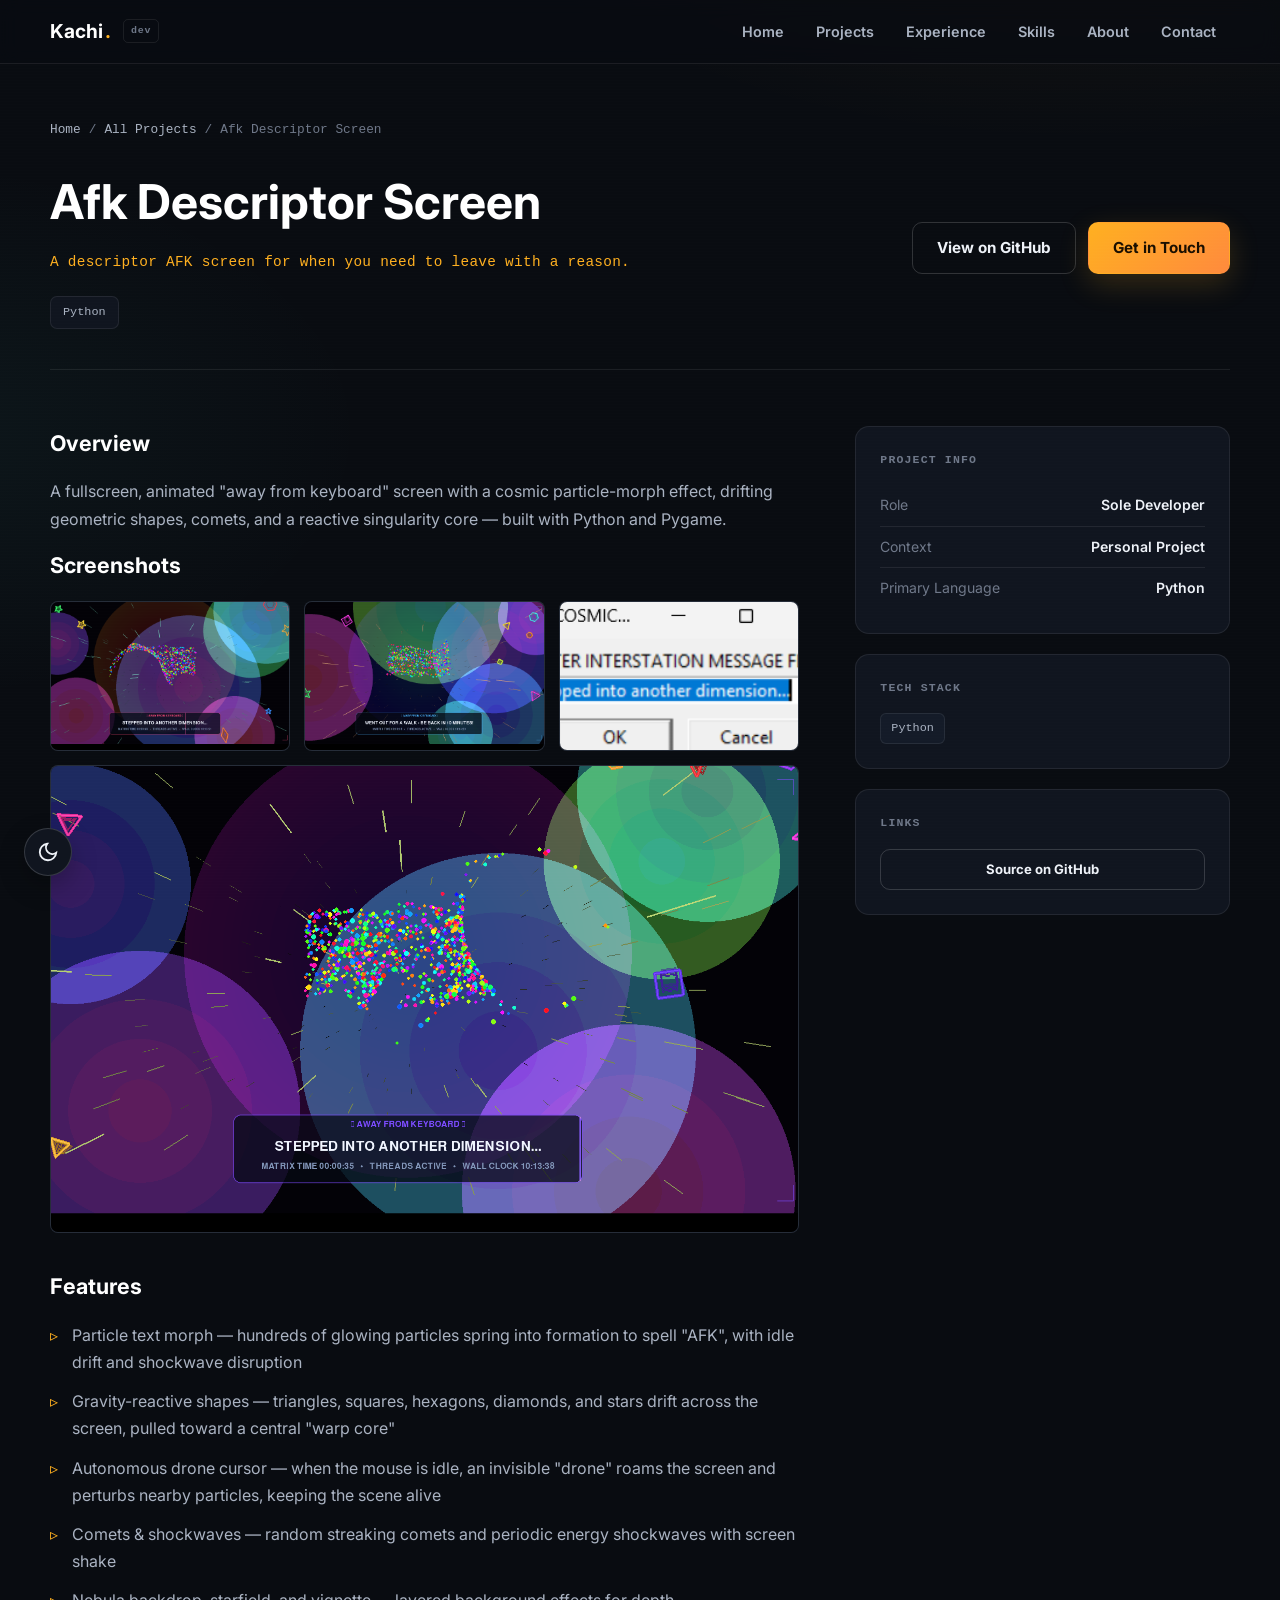
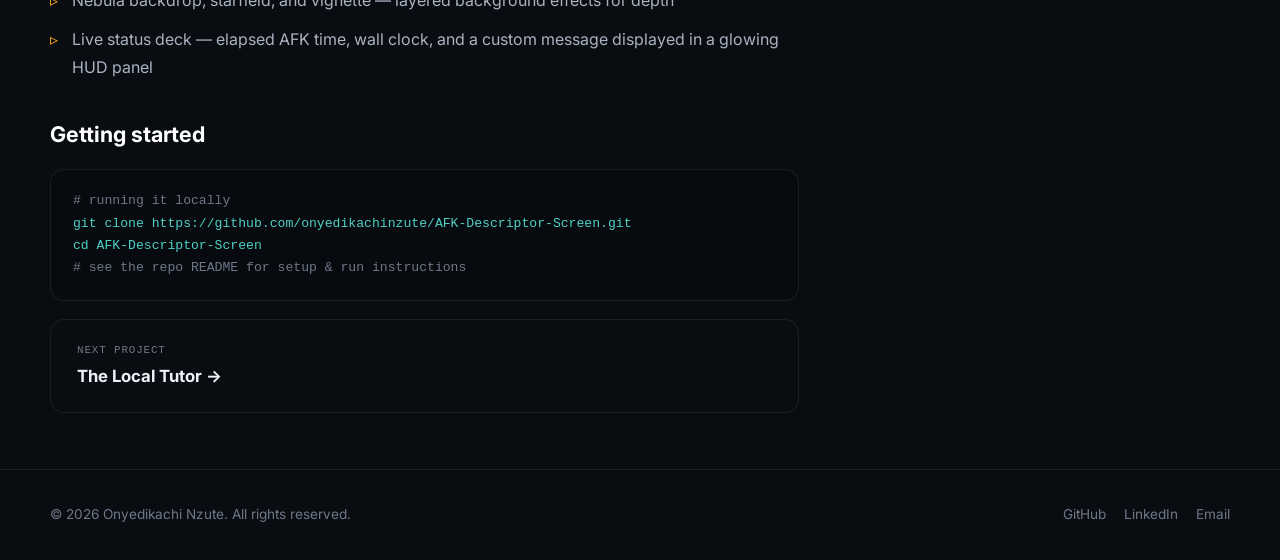
==== commit 89a2038d: "Add The Local Tutor Project" ====
--- a/projects/afk-descriptor-screen.html
+++ b/projects/afk-descriptor-screen.html
@@ -101,10 +101,10 @@
 <span class="cm"># see the repo README for setup &amp; run instructions</span>
       </div>
 
-      <a class="next-project" href="oes-id-extractor.html">
+      <a class="next-project" href="the-local-tutor.html">
         <div>
           <span class="np-label">Next project</span>
-          <span class="np-name">OES ID Extractor →</span>
+          <span class="np-name">The Local Tutor →</span>
         </div>
       </a>
     </div>
